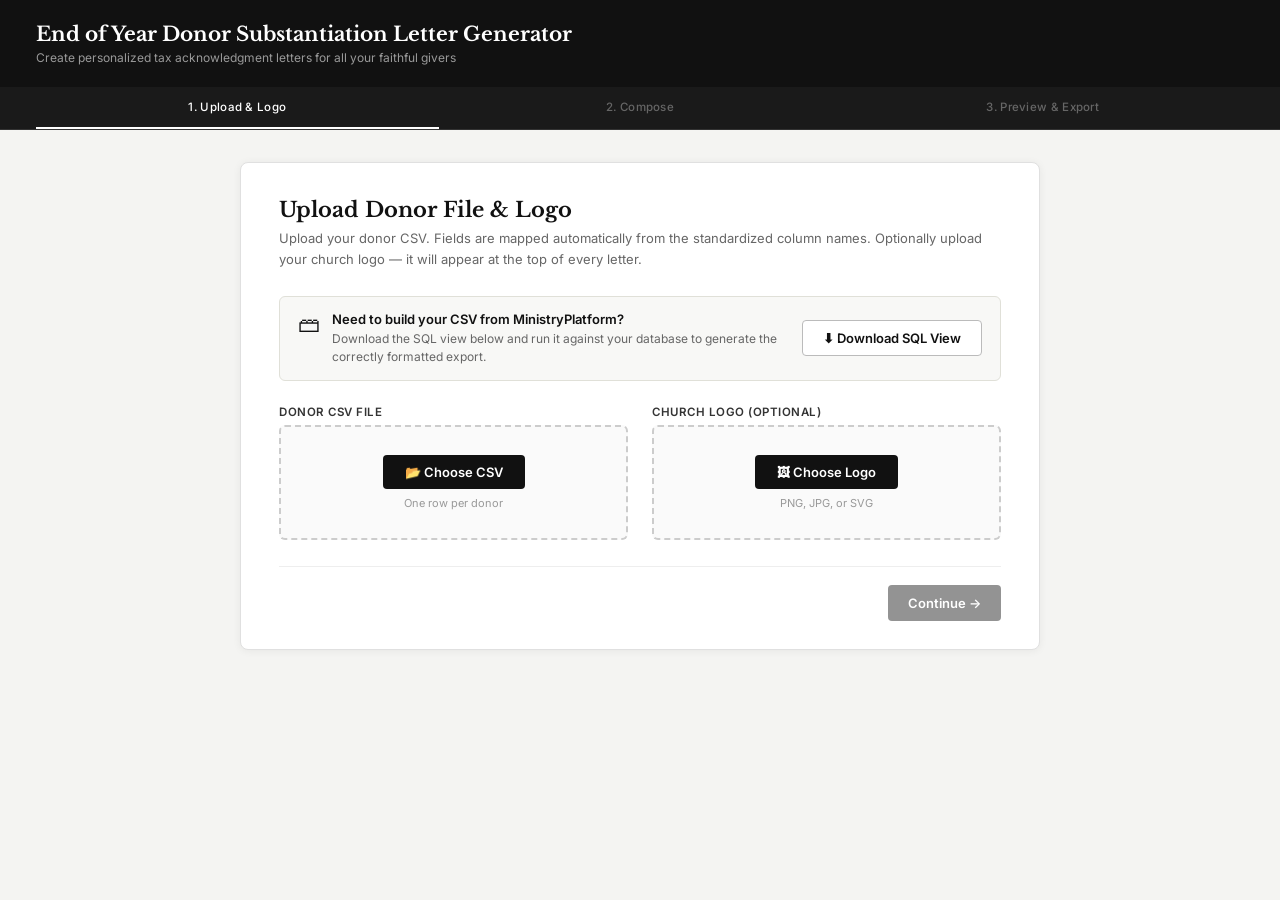
==== index.html @ 8f4f9d89 "Add new financial summary HTML file" ====
<!DOCTYPE html>
<html lang="en">
<head>
<meta charset="UTF-8"/>
<meta name="viewport" content="width=device-width, initial-scale=1.0"/>
<title>End of Year Donor Substantiation Letter Generator</title>
<link rel="preconnect" href="https://fonts.googleapis.com"/>
<link href="https://fonts.googleapis.com/css2?family=Libre+Baskerville:ital,wght@0,400;0,700;1,400&family=Inter:wght@400;500;600&display=swap" rel="stylesheet"/>
<style>
  *, *::before, *::after { box-sizing: border-box; margin: 0; padding: 0; }
  body { font-family: 'Inter', system-ui, sans-serif; background: #f4f4f2; color: #111; min-height: 100vh; }

  .hdr { background: #111; color: #fff; padding: 22px 36px; }
  .hdr h1 { font-family: 'Libre Baskerville', Georgia, serif; font-size: 20px; font-weight: 700; }
  .hdr p { font-size: 12px; color: #999; margin-top: 4px; }

  .stepper { background: #1a1a1a; display: flex; padding: 0 36px; border-bottom: 1px solid #333; }
  .step-tab { flex: 1; padding: 13px 6px; text-align: center; font-size: 11.5px; font-weight: 500;
    color: #666; cursor: default; border-bottom: 2px solid transparent; letter-spacing: 0.3px;
    transition: all 0.15s; white-space: nowrap; }
  .step-tab.done { color: #aaa; cursor: pointer; }
  .step-tab.done:hover { color: #fff; }
  .step-tab.active { color: #fff; border-bottom-color: #fff; }

  .main { max-width: 840px; margin: 32px auto; padding: 0 20px 60px; }
  .card { background: #fff; border-radius: 8px; border: 1px solid #e0e0e0;
    box-shadow: 0 1px 8px rgba(0,0,0,0.06); padding: 34px 38px 28px; }

  .step { display: none; }
  .step.active { display: block; }

  .step-title { font-family: 'Libre Baskerville', Georgia, serif; font-size: 21px; margin-bottom: 5px; }
  .step-desc { font-size: 13px; color: #666; margin-bottom: 26px; line-height: 1.6; }

  .field-label { display: block; font-size: 11.5px; font-weight: 600; color: #333;
    text-transform: uppercase; letter-spacing: 0.5px; margin-bottom: 5px; }
  .form-row { display: flex; flex-direction: column; gap: 5px; margin-bottom: 16px; }

  input, select, textarea {
    font-family: 'Inter', sans-serif; font-size: 13.5px; padding: 8px 11px;
    border: 1.5px solid #d0d0d0; border-radius: 5px; background: #fafafa; color: #111;
    outline: none; transition: border-color 0.15s; width: 100%; }
  input:focus, select:focus, textarea:focus { border-color: #111; background: #fff; }
  textarea { resize: vertical; line-height: 1.7; font-size: 13px; }

  .two-col { display: grid; grid-template-columns: 1fr 1fr; gap: 24px; }

  .upload-zone { border: 2px dashed #ccc; border-radius: 6px; padding: 28px 16px;
    text-align: center; background: #fafafa; margin-top: 6px; }
  .upload-btn { display: inline-block; background: #111; color: #fff; padding: 9px 22px;
    border-radius: 4px; font-size: 13px; font-weight: 600; cursor: pointer;
    transition: background 0.15s; border: none; font-family: 'Inter', sans-serif; }
  .upload-btn:hover { background: #333; }
  .upload-hint { font-size: 11px; color: #999; margin-top: 7px; }

  .error-box { background: #fff5f5; border: 1px solid #fbb; color: #900;
    padding: 9px 13px; border-radius: 4px; font-size: 12.5px; margin-top: 10px; }
  .success-box { background: #f0faf0; border: 1px solid #9d9; color: #2a6a2a;
    padding: 9px 13px; border-radius: 4px; font-size: 12.5px; margin-top: 10px; }
  .info-box { background: #f5f5ff; border: 1px solid #bbd; color: #334;
    padding: 9px 13px; border-radius: 4px; font-size: 12.5px; margin-top: 10px; }

  #logo-preview { max-height: 70px; max-width: 100%; border: 1px solid #ddd;
    border-radius: 4px; padding: 6px; background: #fafafa; display: none; margin-top: 10px; }

  .preview-wrap { margin-top: 22px; overflow-x: auto; }
  .preview-label { font-size: 12px; color: #666; margin-bottom: 8px; font-weight: 500; }
  .preview-table { width: 100%; border-collapse: collapse; font-size: 11.5px; }
  .preview-table th { background: #111; color: #fff; padding: 6px 10px; text-align: left; font-weight: 500; }
  .preview-table td { padding: 5px 10px; border-bottom: 1px solid #eee; max-width: 200px;
    overflow: hidden; text-overflow: ellipsis; white-space: nowrap; }
  .preview-table tr:nth-child(even) td { background: #f9f9f9; }

  .insert-hint { text-align: center; font-size: 11px; font-weight: 600; text-transform: uppercase;
    letter-spacing: 1px; color: #888; padding: 10px 0;
    border-top: 1px dashed #ddd; border-bottom: 1px dashed #ddd; margin: 4px 0 18px; }
  .note-box { background: #f8f8f6; border-left: 3px solid #111; padding: 13px 16px;
    font-size: 12.5px; color: #444; line-height: 1.6; margin-top: 6px; border-radius: 0 4px 4px 0; }
  .note-box strong { font-size: 11px; text-transform: uppercase; letter-spacing: 0.5px; color: #111; display: block; margin-bottom: 4px; }

  .export-bar { display: flex; justify-content: space-between; align-items: center;
    flex-wrap: wrap; gap: 12px; margin-bottom: 18px; }
  .donor-pick { display: flex; align-items: center; gap: 10px; }
  .donor-pick select { width: auto; }
  .export-btns { display: flex; gap: 10px; flex-wrap: wrap; }
  #letter-preview { width: 100%; height: 900px; border: 1px solid #ccc;
    border-radius: 6px; background: #fff; display: block; }

  .btn-solid { background: #111; color: #fff; border: none; padding: 9px 20px;
    border-radius: 4px; font-size: 13px; font-family: 'Inter', sans-serif; font-weight: 600;
    cursor: pointer; transition: background 0.15s; }
  .btn-solid:hover:not(:disabled) { background: #333; }
  .btn-solid:disabled { opacity: 0.45; cursor: not-allowed; }
  .btn-outline { background: #fff; color: #111; border: 1.5px solid #bbb; padding: 9px 20px;
    border-radius: 4px; font-size: 13px; font-family: 'Inter', sans-serif; font-weight: 600;
    cursor: pointer; transition: all 0.15s; }
  .btn-outline:hover { border-color: #111; }

  .sql-download-bar { display:flex; justify-content:space-between; align-items:center;
    background:#f8f8f6; border:1px solid #e0e0d8; border-radius:6px;
    padding:14px 18px; margin-bottom:24px; gap:16px; flex-wrap:wrap; }
  .sql-info { display:flex; align-items:flex-start; gap:12px; flex:1; }
  .sql-icon { font-size:22px; line-height:1; margin-top:2px; }
  .sql-title { font-size:13px; font-weight:600; color:#111; margin-bottom:3px; }
  .sql-sub { font-size:12px; color:#666; line-height:1.5; }
  .sql-btn { white-space:nowrap; }
  .char-hint { font-size: 10.5px; font-weight: 400; color: #888; text-transform: none;
    letter-spacing: 0; margin-left: 6px; font-style: italic; }
  .char-count { font-size: 11px; color: #aaa; text-align: right; margin-top: 3px; }
  .char-count span.over { color: #c00; font-weight: 600; }
  .nav-bar { display: flex; justify-content: space-between; margin-top: 26px;
    padding-top: 18px; border-top: 1px solid #eee; }

  .field-chips { display: flex; flex-wrap: wrap; gap: 6px; margin-top: 8px; }
  .chip { background: #f0f0f0; border: 1px solid #ddd; border-radius: 3px;
    padding: 3px 9px; font-size: 11px; color: #444; font-family: 'Inter', sans-serif; }
  .chip.found { background: #edfaf0; border-color: #9d9; color: #2a6a2a; }
  .chip.missing { background: #fff5f5; border-color: #fbb; color: #900; }
</style>
</head>
<body>

<div class="hdr">
  <h1>End of Year Donor Substantiation Letter Generator</h1>
  <p>Create personalized tax acknowledgment letters for all your faithful givers</p>
</div>

<div class="stepper">
  <div class="step-tab active" id="tab-0">1. Upload &amp; Logo</div>
  <div class="step-tab" id="tab-1">2. Compose</div>
  <div class="step-tab" id="tab-2">3. Preview &amp; Export</div>
</div>

<div class="main">
  <div class="card">

    <!-- ══ STEP 0: Upload & Logo ══ -->
    <div class="step active" id="step-0">
      <h2 class="step-title">Upload Donor File &amp; Logo</h2>
      <p class="step-desc">Upload your donor CSV. Fields are mapped automatically from the standardized column names. Optionally upload your church logo — it will appear at the top of every letter.</p>

      <div class="sql-download-bar">
        <div class="sql-info">
          <span class="sql-icon">&#128451;</span>
          <div>
            <div class="sql-title">Need to build your CSV from MinistryPlatform?</div>
            <div class="sql-sub">Download the SQL view below and run it against your database to generate the correctly formatted export.</div>
          </div>
        </div>
        <button class="btn-outline sql-btn" onclick="downloadSQL()">&#11015; Download SQL View</button>
      </div>

      <div class="two-col">
        <div>
          <div class="field-label">Donor CSV File</div>
          <div class="upload-zone">
            <input type="file" accept=".csv,.txt" id="csv-input" style="display:none" onchange="handleCSV(this)"/>
            <label for="csv-input" class="upload-btn">📂 Choose CSV</label>
            <div class="upload-hint">One row per donor</div>
          </div>
          <div id="csv-error" class="error-box" style="display:none"></div>
          <div id="csv-success" class="success-box" style="display:none"></div>
          <div id="csv-info" class="info-box" style="display:none"></div>
        </div>
        <div>
          <div class="field-label">Church Logo (optional)</div>
          <div class="upload-zone">
            <input type="file" accept="image/*" id="logo-input" style="display:none" onchange="handleLogo(this)"/>
            <label for="logo-input" class="upload-btn">🖼 Choose Logo</label>
            <div class="upload-hint">PNG, JPG, or SVG</div>
          </div>
          <div style="text-align:center">
            <img id="logo-preview" alt="Logo preview"/>
          </div>
        </div>
      </div>

      <!-- Field detection status -->
      <div id="field-status" style="display:none; margin-top:20px;">
        <div class="field-label" style="margin-bottom:8px;">Detected Columns</div>
        <div class="field-chips" id="field-chips"></div>
      </div>

      <div id="csv-preview-wrap" class="preview-wrap" style="display:none">
        <div class="preview-label" id="csv-preview-label"></div>
        <div style="overflow-x:auto">
          <table class="preview-table" id="csv-preview-table"></table>
        </div>
      </div>
    </div>

    <!-- ══ STEP 1: Compose ══ -->
    <div class="step" id="step-1">
      <h2 class="step-title">Compose Your Letter</h2>
      <p class="step-desc">Write the pastor's opening and closing message. The contribution table will be inserted automatically between them.</p>

      <div class="form-row">
        <label class="field-label" for="letter-body">Opening — Pastor's Message <span class="char-hint">Recommended: 400–600 characters (~3–4 short paragraphs)</span></label>
        <textarea id="letter-body" rows="8" placeholder="As we reflect on this past year, we are filled with gratitude for your faithful generosity. Your giving has made an eternal impact in our community and beyond..." oninput="updateCount('letter-body','count-body')"></textarea>
        <div class="char-count"><span id="count-body">0</span> characters</div>
      </div>

      <div class="insert-hint">↓ Contribution table inserted here automatically ↓</div>

      <div class="form-row">
        <label class="field-label" for="letter-closing">Closing — Thank You Message <span class="char-hint">Recommended: 200–350 characters (~2 short paragraphs)</span></label>
        <textarea id="letter-closing" rows="5" placeholder="Thank you for your generosity and faithfulness. Your gifts are not just financial contributions — they are expressions of your love for God and His people." oninput="updateCount('letter-closing','count-closing')"></textarea>
        <div class="char-count"><span id="count-closing">0</span> characters</div>
      </div>

      <div class="form-row" style="max-width:380px;">
        <label class="field-label" for="pastor-name">Pastor's Name (for signature)</label>
        <input type="text" id="pastor-name" placeholder="Pastor John Smith"/>
      </div>

      <div class="form-row">
        <label class="field-label">Pastor's Signature Image <span class="char-hint">Optional — replaces the blank line above the name</span></label>
        <div class="sig-upload-row">
          <div class="upload-zone" style="padding:16px 20px;text-align:left;display:flex;align-items:center;gap:16px;flex-wrap:wrap;">
            <div>
              <input type="file" accept="image/*" id="sig-input" style="display:none" onchange="handleSig(this)"/>
              <label for="sig-input" class="upload-btn">✍ Upload Signature</label>
              <div class="upload-hint" style="margin-top:5px;">PNG with transparent background works best</div>
            </div>
            <img id="sig-preview" alt="Signature preview" style="max-height:48px;max-width:200px;display:none;border-bottom:1px solid #ccc;padding-bottom:4px;"/>
            <button id="sig-remove" onclick="removeSig()" class="btn-outline" style="display:none;padding:5px 12px;font-size:12px;">✕ Remove</button>
          </div>
        </div>
      </div>

      <div class="two-col" style="margin-bottom:16px;">
        <div class="form-row" style="margin-bottom:0;">
          <label class="field-label" for="letter-date">Letter Date</label>
          <input type="date" id="letter-date"/>
        </div>
        <div></div>
      </div>

      <div class="two-col" style="margin-bottom:0;">
        <div class="form-row">
          <label class="field-label" for="parish-phone">Parish Office Phone Number</label>
          <input type="tel" id="parish-phone" placeholder="(555) 555-5555"/>
        </div>
        <div class="form-row">
          <label class="field-label" for="parish-url">Contribution Statement Website URL</label>
          <input type="url" id="parish-url" placeholder="https://yourchurch.org/giving"/>
        </div>
      </div>

      <div class="note-box">
        <strong>Auto-included in every letter</strong>
        <ul style="margin:4px 0 0 18px; line-height:1.8;">
          <li>IRS no goods/services statement</li>
          <li>QCD section — if "Qualified Charitable Distributions" column has data for that donor</li>
          <li>Soft Credit section — if "Soft Credit Donations" column has data for that donor</li>
        </ul>
      </div>
    </div>

    <!-- ══ STEP 2: Preview & Export ══ -->
    <div class="step" id="step-2">
      <h2 class="step-title">Preview &amp; Export</h2>
      <div class="export-bar">
        <div class="donor-pick">
          <span class="field-label" style="margin:0;">Preview:</span>
          <select id="donor-select" onchange="updatePreview()"></select>
        </div>
        <div class="export-btns">
          <button class="btn-outline" onclick="printOne()">🖨 Print / Save This Letter</button>
          <button class="btn-solid" id="print-all-btn" onclick="printAll()">🖨 Print All Letters</button>
        </div>
      </div>
      <iframe id="letter-preview" title="Letter Preview"></iframe>
    </div>

    <div class="nav-bar">
      <button class="btn-outline" id="btn-back" onclick="navigate(-1)" style="visibility:hidden">← Back</button>
      <button class="btn-solid" id="btn-next" onclick="navigate(1)" disabled>Continue →</button>
    </div>
  </div>
</div>

<script>
// ═══════════════════════════════════════════
//  SQL View
// ═══════════════════════════════════════════
const SQL_VIEW = "Accounting_Company_ID_Table.[Company_Name] AS [Church Name], \nAccounting_Company_ID_Table_Default_Congregation_Table_Location_ID_Table_Address_ID_Table.[Address_Line_1] AS [Church Address 1], \nAccounting_Company_ID_Table_Default_Congregation_Table_Location_ID_Table_Address_ID_Table.[Address_Line_2] AS [Church Address 2], \nAccounting_Company_ID_Table_Default_Congregation_Table_Location_ID_Table_Address_ID_Table.[City] AS [Church City], \nAccounting_Company_ID_Table_Default_Congregation_Table_Location_ID_Table_Address_ID_Table.[State/Region] AS [Church State], \nAccounting_Company_ID_Table_Default_Congregation_Table_Location_ID_Table_Address_ID_Table.[Postal_Code] AS [Church Postal Code], \nContribution_Statements.[Salutation] AS [Mailing Name], \nHousehold_ID_Table_Address_ID_Table.[Address_Line_1] AS [Donor Address 1], \nHousehold_ID_Table_Address_ID_Table.[Address_Line_2] AS [Donor Address 2], \nHousehold_ID_Table_Address_ID_Table.[City] AS [Donor City], \nHousehold_ID_Table_Address_ID_Table.[State/Region] AS [Donor State], \nHousehold_ID_Table_Address_ID_Table.[Postal_Code] AS [Donor Postal Code],\nContact_Record_Table.[Informal_Dynamic_Merge_Field] AS [Salutation],\nContribution_Statements.[Statement_Year] AS [Statement Year], \nContribution_Statements.[__Statement_Amount] AS [Deductible Donation Amount],\nSTUFF((\n    SELECT ', ' + P.Statement_Title + ' $' + CAST(SUM(DD.Amount) AS VARCHAR(20))\n    FROM Donations D \n    INNER JOIN Donation_Distributions DD ON DD.Donation_ID = D.Donation_ID\n    INNER JOIN Programs P ON P.Program_ID = DD.Program_ID \n    WHERE D.Statement_ID = Contribution_Statements.Statement_ID \n    AND D.Payment_Type_ID NOT IN (62, 36)\n    GROUP BY P.Statement_Title\n    ORDER BY P.Statement_Title ASC\n    FOR XML PATH('')\n     ), 1, 2, '') AS [Contributions (Funds)],\n(SELECT SUM(DD.Amount)\n    FROM Donations D \n    INNER JOIN Donation_Distributions DD ON DD.Donation_ID = D.Donation_ID\n    INNER JOIN Programs P ON P.Program_ID = DD.Program_ID \n    WHERE D.Statement_ID = Contribution_Statements.Statement_ID \n    AND D.Payment_Type_ID IN (62, 36)) AS [Qualified Charitable Distributions],\n(SELECT SUM(DD.Amount)\n    FROM Donations D \n    INNER JOIN Donation_Distributions DD ON DD.Donation_ID = D.Donation_ID\n    INNER JOIN Programs P ON P.Program_ID = DD.Program_ID \n    WHERE DD.Soft_Credit_Statement_ID = Contribution_Statements.Statement_ID ) AS [Soft Credit Donations]";

function downloadSQL() {
  const blob = new Blob([SQL_VIEW], { type: 'text/plain' });
  const a = document.createElement('a');
  a.href = URL.createObjectURL(blob);
  a.download = 'EOY_Donor_Letter_View.sql';
  a.click();
  URL.revokeObjectURL(a.href);
}

// ═══════════════════════════════════════════
//  Constants
// ═══════════════════════════════════════════
const TOTAL_STEPS = 3;

// Exact CSV column names (standardized)
const COL = {
  churchName:    "Church Name",
  churchAddr1:   "Church Address 1",
  churchAddr2:   "Church Address 2",
  churchCity:    "Church City",
  churchState:   "Church State",
  churchZip:     "Church Postal Code",
  mailingName:   "Mailing Name",
  donorAddr1:    "Donor Address 1",
  donorAddr2:    "Donor Address 2",
  donorCity:     "Donor City",
  donorState:    "Donor State",
  donorZip:      "Donor Postal Code",
  salutation:    "Salutation",
  statementYear: "Statement Year",
  totalAmount:   "Deductible Donation Amount",
  gifts:         "Contributions (Funds)",
  qcd:           "Qualified Charitable Distributions",
  soft:          "Soft Credit Donations"
};

const REQUIRED_COLS = [COL.churchName, COL.churchAddr1, COL.mailingName, COL.gifts];
const OPTIONAL_COLS = [COL.churchAddr2, COL.churchCity, COL.churchState, COL.churchZip,
  COL.donorAddr1, COL.donorAddr2, COL.donorCity, COL.donorState, COL.donorZip,
  COL.salutation, COL.statementYear, COL.totalAmount, COL.qcd, COL.soft];

const IRS_STATEMENT = "No goods or services were provided in exchange for your contributions. Your gifts are tax-deductible to the extent allowed by law under Section 501(c)(3) of the Internal Revenue Code.";
const QCD_NOTE = "Qualified Charitable Distributions (QCDs) are transfers made directly from an IRA to a qualified charity. These amounts are listed below for your records. QCDs are excluded from your taxable income and are not reported as charitable deductions.";
const SOFT_NOTE = "Soft credit donations are gifts credited to your record on behalf of another donor (e.g., matching gifts or tribute gifts). These amounts are listed below for informational purposes only and are not tax-deductible by you.";

// ═══════════════════════════════════════════
//  State
// ═══════════════════════════════════════════
let currentStep = 0;
let donors = [];
let csvHeaders = [];
let logoDataUrl = "";
let sigDataUrl = "";
let detectedYear = "";

// ═══════════════════════════════════════════
//  CSV Parser
// ═══════════════════════════════════════════
function parseCSV(text) {
  const lines = text.trim().split(/\r?\n/);
  if (lines.length < 2) return [];
  const headers = lines[0].split(",").map(h => h.trim().replace(/^"|"$/g, ""));
  return lines.slice(1).filter(l => l.trim()).map(line => {
    const fields = [];
    let cur = "", inQ = false;
    for (let i = 0; i < line.length; i++) {
      if (line[i] === '"') { inQ = !inQ; }
      else if (line[i] === ',' && !inQ) { fields.push(cur.trim()); cur = ""; }
      else { cur += line[i]; }
    }
    fields.push(cur.trim());
    const row = {};
    headers.forEach((h, i) => { row[h] = (fields[i] || "").replace(/^"|"$/g, "").trim(); });
    return row;
  });
}

// ═══════════════════════════════════════════
//  File Handlers
// ═══════════════════════════════════════════
function handleCSV(input) {
  const file = input.files[0];
  if (!file) return;
  const reader = new FileReader();
  reader.onload = ev => {
    try {
      const parsed = parseCSV(ev.target.result);
      if (!parsed.length) { showMsg("csv-error", "No data rows found in file."); return; }

      donors = parsed;
      csvHeaders = Object.keys(parsed[0]);

      // Detect statement year from first row
      detectedYear = (parsed[0][COL.statementYear] || "").trim();

      // Check required columns
      const missing = REQUIRED_COLS.filter(c => !csvHeaders.includes(c));

      hideMsg("csv-error");
      showMsg("csv-success", "✓ " + donors.length + " donors loaded" +
        (detectedYear ? " · Statement Year: " + detectedYear : ""));

      if (missing.length) {
        showMsg("csv-error", "⚠ Missing required columns: " + missing.join(", "));
      }

      // Show field detection chips
      showFieldStatus();
      buildPreviewTable(parsed.slice(0, 3));
      // Set default letter date to today
const _today = new Date();
document.getElementById("letter-date").value =
  _today.getFullYear() + "-" +
  String(_today.getMonth()+1).padStart(2,"0") + "-" +
  String(_today.getDate()).padStart(2,"0");
updateNavButtons();
    } catch(e) {
      showMsg("csv-error", "Could not parse file — please ensure it is a valid CSV.");
    }
  };
  reader.readAsText(file);
}

function handleLogo(input) {
  const file = input.files[0];
  if (!file) return;
  const reader = new FileReader();
  reader.onload = ev => {
    logoDataUrl = ev.target.result;
    const img = document.getElementById("logo-preview");
    img.src = logoDataUrl;
    img.style.display = "block";
  };
  reader.readAsDataURL(file);
}

function handleSig(input) {
  const file = input.files[0];
  if (!file) return;
  const reader = new FileReader();
  reader.onload = ev => {
    sigDataUrl = ev.target.result;
    const img = document.getElementById("sig-preview");
    img.src = sigDataUrl;
    img.style.display = "block";
    document.getElementById("sig-remove").style.display = "inline-block";
  };
  reader.readAsDataURL(file);
}

function removeSig() {
  sigDataUrl = "";
  document.getElementById("sig-input").value = "";
  const img = document.getElementById("sig-preview");
  img.src = "";
  img.style.display = "none";
  document.getElementById("sig-remove").style.display = "none";
}

function showFieldStatus() {
  const wrap = document.getElementById("field-status");
  const chips = document.getElementById("field-chips");
  const allCols = [...REQUIRED_COLS, ...OPTIONAL_COLS];
  chips.innerHTML = allCols.map(col => {
    const found = csvHeaders.includes(col);
    const req = REQUIRED_COLS.includes(col);
    return `<span class="chip ${found ? 'found' : (req ? 'missing' : '')}">${found ? '✓' : (req ? '✗' : '○')} ${col}</span>`;
  }).join("");
  wrap.style.display = "block";
}

function buildPreviewTable(rows) {
  const wrap = document.getElementById("csv-preview-wrap");
  const label = document.getElementById("csv-preview-label");
  const table = document.getElementById("csv-preview-table");
  label.textContent = "Preview — first " + rows.length + " rows:";
  const thead = "<thead><tr>" + csvHeaders.map(h => "<th>" + esc(h) + "</th>").join("") + "</tr></thead>";
  const tbody = "<tbody>" + rows.map(r =>
    "<tr>" + csvHeaders.map(h => "<td title='" + esc(r[h]||"") + "'>" + esc(r[h] || "") + "</td>").join("") + "</tr>"
  ).join("") + "</tbody>";
  table.innerHTML = thead + tbody;
  wrap.style.display = "block";
}

function showMsg(id, msg) {
  const el = document.getElementById(id);
  el.textContent = msg;
  el.style.display = "block";
}
function hideMsg(id) {
  document.getElementById(id).style.display = "none";
}

// ═══════════════════════════════════════════
//  Gift Parser
// ═══════════════════════════════════════════
function parseGiftField(raw) {
  if (!raw) return [];
  return raw.split(",").map(item => {
    const s = item.trim();
    const m = s.match(/^(.+?)\s+\$?([\d,]+(?:\.\d{2})?)$/);
    if (m) return { fund: m[1].trim(), amount: parseFloat(m[2].replace(/,/g, "")) };
    return { fund: s, amount: null };
  }).filter(g => g.fund);
}

function fmtMoney(n) {
  return "$" + Number(n).toLocaleString("en-US", { minimumFractionDigits: 2 });
}

// ═══════════════════════════════════════════
//  Letter Builder
// ═══════════════════════════════════════════
function buildLetterHTML(donor) {
  const v = col => (donor[col] || "").trim();

  const orgName    = v(COL.churchName);
  const orgAddr1   = v(COL.churchAddr1);
  const orgAddr2   = v(COL.churchAddr2);
  const orgCity    = v(COL.churchCity);
  const orgState   = v(COL.churchState);
  const orgZip     = v(COL.churchZip);

  const donorName  = v(COL.mailingName);
  const donorAddr1 = v(COL.donorAddr1);
  const donorAddr2 = v(COL.donorAddr2);
  const donorCity  = v(COL.donorCity);
  const donorState = v(COL.donorState);
  const donorZip   = v(COL.donorZip);
  const salutation = v(COL.salutation) || ("Dear " + donorName);
  const taxYear    = v(COL.statementYear) || detectedYear || new Date().getFullYear() - 1;

  const letterBody = document.getElementById("letter-body").value;
  const closing    = document.getElementById("letter-closing").value;
  const pastorName = document.getElementById("pastor-name").value;
  const sigImg = sigDataUrl ? `<img src="${sigDataUrl}" style="max-height:48px;max-width:180px;display:block;margin-bottom:2px;" alt="Signature"/>` : '<div style="height:32px;"></div>';

  const gifts = parseGiftField(v(COL.gifts));
  const giftsTotal = gifts.reduce((s, x) => s + (x.amount || 0), 0);

  // QCD and soft come as plain totals (dollar amount only)
  const qcdTotal  = parseFloat((v(COL.qcd)  || "0").replace(/[$,]/g, "")) || 0;
  const softTotal = parseFloat((v(COL.soft) || "0").replace(/[$,]/g, "")) || 0;

  // Use user-chosen date or fall back to today
  const letterDateVal = document.getElementById("letter-date").value;
  const today = letterDateVal
    ? new Date(letterDateVal + "T12:00:00").toLocaleDateString("en-US", { year:"numeric", month:"long", day:"numeric" })
    : new Date().toLocaleDateString("en-US", { year:"numeric", month:"long", day:"numeric" });
  const orgCityLine   = [orgCity, orgState, orgZip].filter(Boolean).join(", ");
  const donorCityLine = [donorCity, donorState, donorZip].filter(Boolean).join(", ");

  function tableHTML(items, total, label) {
    if (!items.length) return "";
    const rows = items.map(g =>
      `<tr>
        <td style="padding:3px 10px;border-bottom:none;font-family:Georgia,serif;font-size:8.5pt;">${escHtml(g.fund)}</td>
        <td style="padding:3px 10px;border-bottom:none;text-align:right;font-family:Georgia,serif;font-size:8.5pt;">${g.amount != null ? fmtMoney(g.amount) : "—"}</td>
      </tr>`).join("");
    const totalRow = total > 0 ? `<tr>
      <td style="padding:4px 10px;font-weight:bold;font-family:Georgia,serif;font-size:8.5pt;border-top:1.5px solid #222;">Total ${escHtml(label)}</td>
      <td style="padding:4px 10px;text-align:right;font-weight:bold;font-family:Georgia,serif;font-size:8.5pt;border-top:1.5px solid #222;">${fmtMoney(total)}</td>
    </tr>` : "";
    return `<table style="width:100%;border-collapse:collapse;border:none;margin:4px 0 8px;">
      <thead><tr style="background:#222;color:#fff;">
        <td style="padding:4px 10px;font-family:Georgia,serif;font-size:8.5pt;font-weight:600;">Fund</td>
        <td style="padding:4px 10px;text-align:right;font-family:Georgia,serif;font-size:8.5pt;font-weight:600;">Amount</td>
      </tr></thead>
      <tbody>${rows}${totalRow}</tbody>
    </table>`;
  }

  const logoTag = logoDataUrl
    ? `<img src="${logoDataUrl}" style="max-height:64px;max-width:180px;display:block;" alt="Church Logo"/>`
    : "";

  const giftsSection = gifts.length ? `
    <div class="section-hd">Contributions</div>
    ${tableHTML(gifts, giftsTotal, "Contributions")}` : "";

  // QCD and soft: simple label + total lines shown only if amount > 0
  const qcdLine  = qcdTotal  > 0 ? '<div class="summary-line"><span class="summary-label">Qualified Charitable Distributions</span><span class="summary-amt">' + fmtMoney(qcdTotal)  + '</span></div>' : "";
  const softLine = softTotal > 0 ? '<div class="summary-line"><span class="summary-label">Soft Credit Donations</span><span class="summary-amt">' + fmtMoney(softTotal) + '</span></div>' : "";
  const parishPhone = document.getElementById("parish-phone").value.trim();
  const parishUrl   = document.getElementById("parish-url").value.trim();
  let contactParts = [];
  if (parishPhone) contactParts.push('call the parish office at ' + escHtml(parishPhone));
  if (parishUrl)   contactParts.push('visit <a href="' + escHtml(parishUrl) + '" style="color:#111;">' + escHtml(parishUrl) + '</a>');
  const contactStr = contactParts.length
    ? contactParts.join(' or ')
    : 'contact the parish office or log into your website';
  const detailStatementNote = 'If you are interested in a detail statement of your contributions for the year, please ' + contactStr + ' to download a copy.';
  const qcdSection  = qcdLine;
  const softSection = softLine;

  return `<!DOCTYPE html>
<html><head><meta charset="utf-8"/>
<style>
  @page{size:8.5in 11in;margin:0;}
  *{margin:0;padding:0;box-sizing:border-box;}
  body{background:#fff;font-family:Georgia,serif;color:#111;}
  /* Full letter page — 8.5x11, content margins match standard business letter */
  .page{
    width:8.5in;
    min-height:11in;
    max-height:11in;
    overflow:hidden;
    padding:0.5in 1in 0.4in 1in;
    position:relative;
  }
  /* ── Header: logo right, church info left ── */
  .org-header{
    display:flex;
    justify-content:space-between;
    align-items:flex-start;
    border-bottom:1.5px solid #111;
    padding-bottom:10px;
    margin-bottom:0;
  }
  .org-left{ flex:1; }
  .org-name{font-size:14pt;font-weight:bold;letter-spacing:0.3px;}
  .org-address{font-size:8pt;color:#444;margin-top:3px;line-height:1.5;}
  .org-logo{flex-shrink:0;margin-left:18px;text-align:right;}
  .org-logo img{max-height:64px;max-width:180px;display:block;}
  /* ── Window envelope zones ──
     #10 envelope: 9.5" x 4.125"
     Return address window: top ~0.5in, left ~0.25in, w~1.5in, h~0.8in
     Donor address window:  top ~1.875in, left ~3.5in, w~2in, h~0.875in
     On an 8.5x11 letter with 1in left margin:
       Return address block sits at top of letter (first ~0.8in of content)
       Donor block positioned at approx 1.875in from page top = 1.375in from content top
  */
  .date-line{font-size:8pt;color:#444;margin-top:8px;margin-bottom:0;}
  /* Donor address window — #10 envelope lower window sits at ~1.875in from page top.
     Page padding-top is 0.5in, so we need ~1.375in from content top.
     Letterhead (~0.55in) + date line (~0.18in) = ~0.73in used.
     Remaining spacer needed: ~0.65in */
  .donor-block{
    margin-top:0.65in;
    margin-bottom:0.22in;
    font-size:9pt;
    line-height:1.6;
    min-height:0.75in;
  }
  .salutation{font-size:10pt;margin-bottom:8px;}
  .letter-body{font-size:9.5pt;line-height:1.75;margin-bottom:10px;white-space:pre-wrap;}
  .closing{font-size:9.5pt;line-height:1.75;margin-top:8px;white-space:pre-wrap;}
  .pastor-sig{margin-top:18px;font-size:9pt;}
  .pastor-name{font-weight:bold;margin-top:3px;}
  .irs-box{margin-top:12px;padding:7px 11px;border-left:2px solid #111;font-size:7.5pt;color:#333;line-height:1.6;font-style:italic;}
  .section-hd{font-size:8pt;font-weight:bold;text-transform:uppercase;letter-spacing:0.5px;margin-bottom:4px;border-bottom:1px solid #111;padding-bottom:3px;margin-top:10px;}
  .section-note{font-size:7.5pt;color:#444;margin-bottom:6px;line-height:1.6;font-style:italic;}
  .summary-line{display:flex;justify-content:space-between;align-items:baseline;padding:4px 0;border-bottom:1px solid #ddd;font-size:9pt;}
  .summary-label{font-weight:bold;}
  .summary-amt{font-weight:bold;font-family:Georgia,serif;}
  .detail-note{margin-top:10px;font-size:7.5pt;color:#555;font-style:italic;line-height:1.6;border-top:1px solid #ddd;padding-top:8px;}
</style>
</head><body>
<div class="page">

  <!-- ── Letterhead: church left, logo right ── -->
  <div class="org-header">
    <div class="org-left">
      <div class="org-name">${escHtml(orgName)}</div>
      <div class="org-address">
        ${escHtml(orgAddr1)}${orgAddr2 ? "<br/>" + escHtml(orgAddr2) : ""}
        ${orgCityLine ? "<br/>" + escHtml(orgCityLine) : ""}
      </div>
    </div>
    ${logoTag ? '<div class="org-logo">' + logoTag + '</div>' : ""}
  </div>

  <!-- Date line -->
  <div class="date-line">${today}</div>

  <!-- Donor address — positioned for #10 double-window envelope lower window (~1.875in from page top) -->
  <div class="donor-block">
    <strong>${escHtml(donorName)}</strong><br/>
    ${donorAddr1 ? escHtml(donorAddr1) + "<br/>" : ""}
    ${donorAddr2 ? escHtml(donorAddr2) + "<br/>" : ""}
    ${donorCityLine ? escHtml(donorCityLine) : ""}
  </div>

  <div class="salutation">${escHtml(salutation)},</div>
  <div class="letter-body">${escHtml(letterBody)}</div>
  ${giftsSection}
  <div class="closing">${escHtml(closing)}</div>
  <div class="pastor-sig">
    <div>In His Service,</div>
    ${sigImg}
    <div class="pastor-name">${escHtml(pastorName)}</div>
  </div>
  <div class="irs-box">${IRS_STATEMENT}<br/><br/>${detailStatementNote}</div>
  ${qcdSection}
  ${softSection}
</div>
</body></html>`;
}

// ═══════════════════════════════════════════
//  Export / Print
// ═══════════════════════════════════════════
function updatePreview() {
  const idx = parseInt(document.getElementById("donor-select").value) || 0;
  document.getElementById("letter-preview").srcdoc = buildLetterHTML(donors[idx]);
}

function printOne() {
  const idx = parseInt(document.getElementById("donor-select").value) || 0;
  openPrint(buildLetterHTML(donors[idx]));
}

function printAll() {
  const btn = document.getElementById("print-all-btn");
  btn.disabled = true;
  btn.textContent = "Preparing…";
  const css = `
    @page{size:8.5in 11in;margin:0;}
    @media print{.pb{page-break-after:always;}}
    *{margin:0;padding:0;box-sizing:border-box;}
    body{background:#fff;font-family:Georgia,serif;color:#111;}
    .page{width:8.5in;min-height:11in;max-height:11in;overflow:hidden;padding:0.5in 1in 0.4in 1in;position:relative;}
    .org-header{display:flex;justify-content:space-between;align-items:flex-start;border-bottom:1.5px solid #111;padding-bottom:10px;margin-bottom:0;}
    .org-left{flex:1;}
    .org-name{font-size:14pt;font-weight:bold;letter-spacing:0.3px;}
    .org-address{font-size:8pt;color:#444;margin-top:3px;line-height:1.5;}
    .org-logo{flex-shrink:0;margin-left:18px;text-align:right;}
    .org-logo img{max-height:64px;max-width:180px;display:block;}
    .date-line{font-size:8pt;color:#444;margin-top:10px;margin-bottom:0;}
    .donor-block{margin-top:0.62in;margin-bottom:0.15in;font-size:9pt;line-height:1.6;min-height:0.85in;}
    .salutation{font-size:10pt;margin-bottom:8px;}
    .letter-body{font-size:9.5pt;line-height:1.75;margin-bottom:10px;white-space:pre-wrap;}
    .closing{font-size:9.5pt;line-height:1.75;margin-top:8px;white-space:pre-wrap;}
    .pastor-sig{margin-top:18px;font-size:9pt;}
    .pastor-name{font-weight:bold;margin-top:3px;}
    .irs-box{margin-top:12px;padding:7px 11px;border-left:2px solid #111;font-size:7.5pt;color:#333;line-height:1.6;font-style:italic;}
    .section-hd{font-size:8pt;font-weight:bold;text-transform:uppercase;letter-spacing:0.5px;margin-bottom:4px;border-bottom:1px solid #111;padding-bottom:3px;margin-top:10px;}
    .section-note{font-size:7.5pt;color:#444;margin-bottom:6px;line-height:1.6;font-style:italic;}
    .summary-line{display:flex;justify-content:space-between;align-items:baseline;padding:4px 0;border-bottom:1px solid #ddd;font-size:9pt;}
    .summary-label{font-weight:bold;}
    .summary-amt{font-weight:bold;font-family:Georgia,serif;}
    .detail-note{margin-top:10px;font-size:7.5pt;color:#555;font-style:italic;line-height:1.6;border-top:1px solid #ddd;padding-top:8px;}
  `;
  const bodies = donors.map((d, i) => {
    const m = buildLetterHTML(d).match(/<body>([\s\S]*?)<\/body>/);
    return `<div class="pb">${m ? m[1] : ""}</div>`;
  }).join("");
  setTimeout(() => {
    openPrint(`<!DOCTYPE html><html><head><meta charset="utf-8"/><style>${css}</style></head><body>${bodies}</body></html>`);
    btn.disabled = false;
    btn.textContent = "🖨 Print All " + donors.length + " Letters";
  }, 100);
}

function openPrint(html) {
  const w = window.open("", "_blank");
  w.document.write(html);
  w.document.close();
  w.focus();
  setTimeout(() => w.print(), 600);
}

// ═══════════════════════════════════════════
//  Navigation
// ═══════════════════════════════════════════
function canAdvance() {
  if (currentStep === 0) {
    const missingRequired = REQUIRED_COLS.filter(c => !csvHeaders.includes(c));
    return donors.length > 0 && missingRequired.length === 0;
  }
  if (currentStep === 1) {
    return document.getElementById("letter-body").value.trim() &&
           document.getElementById("letter-closing").value.trim() &&
           document.getElementById("pastor-name").value.trim();
  }
  return true;
}

function navigate(dir) {
  if (dir === 1 && !canAdvance()) return;
  const next = currentStep + dir;
  if (next < 0 || next >= TOTAL_STEPS) return;

  if (next === 2) {
    const sel = document.getElementById("donor-select");
    sel.innerHTML = donors.map((d, i) => {
      const name = (d[COL.mailingName] || "Donor " + (i+1));
      return `<option value="${i}">${esc(name)}</option>`;
    }).join("");
    updatePreview();
    document.getElementById("print-all-btn").textContent = "🖨 Print All " + donors.length + " Letters";
  }

  // Transition
  document.getElementById("step-" + currentStep).classList.remove("active");
  const oldTab = document.getElementById("tab-" + currentStep);
  oldTab.classList.remove("active");
  if (dir === 1) oldTab.classList.add("done");

  currentStep = next;
  document.getElementById("step-" + currentStep).classList.add("active");
  const newTab = document.getElementById("tab-" + currentStep);
  newTab.classList.remove("done");
  newTab.classList.add("active");

  updateNavButtons();
}

function updateNavButtons() {
  const back = document.getElementById("btn-back");
  const next = document.getElementById("btn-next");
  back.style.visibility = currentStep > 0 ? "visible" : "hidden";
  if (currentStep === TOTAL_STEPS - 1) {
    next.style.display = "none";
  } else {
    next.style.display = "inline-block";
    next.textContent = "Continue →";
    next.disabled = !canAdvance();
  }
  // Sync tabs
  for (let i = 0; i < TOTAL_STEPS; i++) {
    const t = document.getElementById("tab-" + i);
    t.classList.remove("active","done");
    if (i === currentStep) t.classList.add("active");
    else if (i < currentStep) t.classList.add("done");
  }
}

function updateCount(textareaId, spanId) {
  const len = document.getElementById(textareaId).value.length;
  const span = document.getElementById(spanId);
  span.textContent = len;
  // thresholds
  const limits = { "letter-body": 600, "letter-closing": 350 };
  span.className = (limits[textareaId] && len > limits[textareaId]) ? "over" : "";
}

// Tab click — backward only
for (let i = 0; i < TOTAL_STEPS; i++) {
  (function(idx){
    document.getElementById("tab-" + idx).addEventListener("click", function() {
      if (idx >= currentStep) return;
      document.getElementById("step-" + currentStep).classList.remove("active");
      document.getElementById("tab-" + currentStep).classList.remove("active");
      document.getElementById("tab-" + currentStep).classList.add("done");
      currentStep = idx;
      document.getElementById("step-" + currentStep).classList.add("active");
      document.getElementById("tab-" + currentStep).classList.remove("done");
      document.getElementById("tab-" + currentStep).classList.add("active");
      updateNavButtons();
    });
  })(i);
}

// Live revalidation
["letter-body","letter-closing","pastor-name"].forEach(id => {
  document.getElementById(id).addEventListener("input", updateNavButtons);
});
// char counters
[["letter-body","count-body"],["letter-closing","count-closing"]].forEach(([tid,sid]) => {
  document.getElementById(tid).addEventListener("input", () => updateCount(tid, sid));
});

// ═══════════════════════════════════════════
//  Utilities
// ═══════════════════════════════════════════
function esc(s) {
  return String(s||"").replace(/&/g,"&amp;").replace(/</g,"&lt;").replace(/>/g,"&gt;").replace(/"/g,"&quot;");
}
function escHtml(s) {
  return String(s||"").replace(/&/g,"&amp;").replace(/</g,"&lt;").replace(/>/g,"&gt;");
}

updateNavButtons();
</script>
</body>
</html>
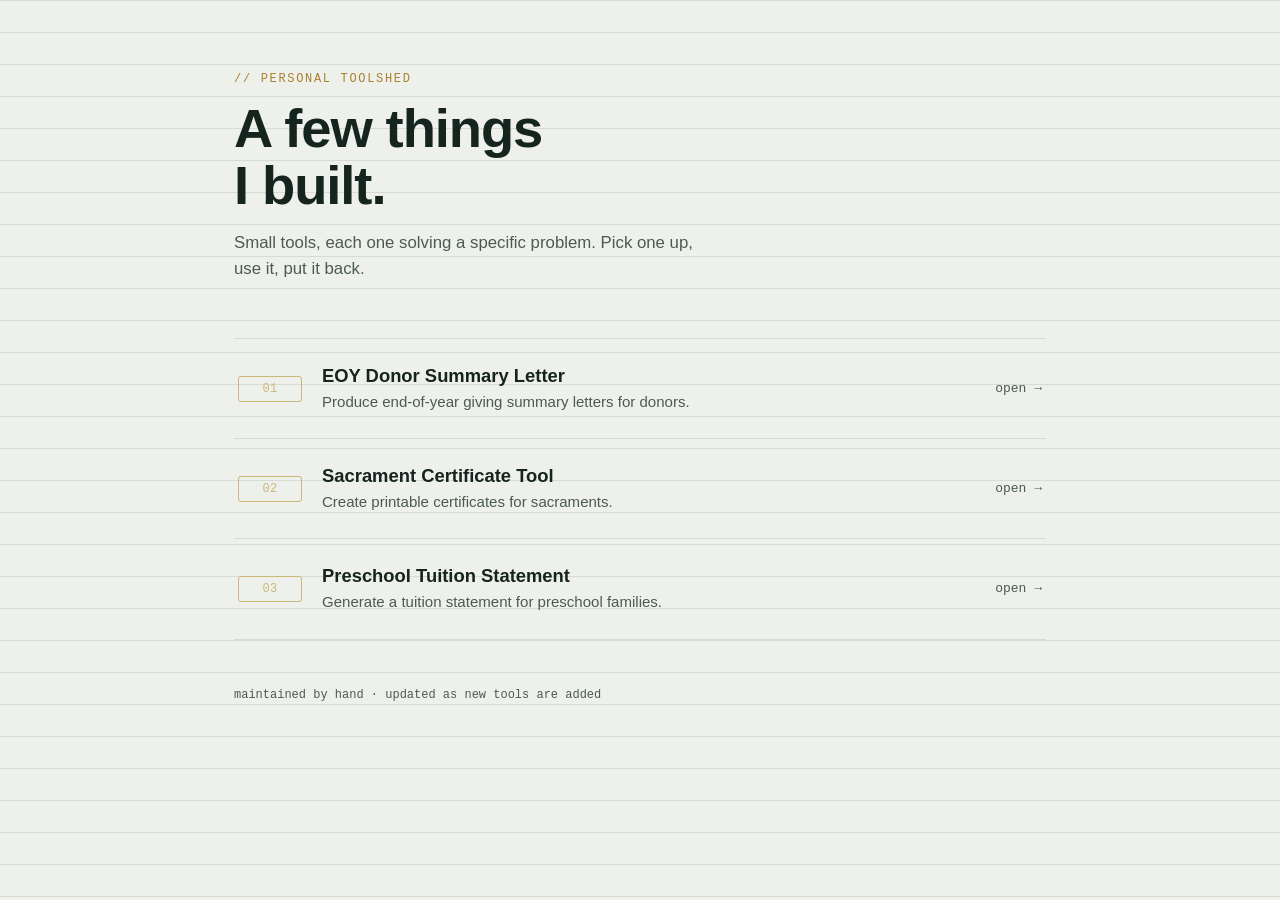
==== commit bd5f53dc: "Add initial index.html with tool listing" ====
--- a/index.html
+++ b/index.html
@@ -1,865 +1,215 @@
 <!DOCTYPE html>
 <html lang="en">
 <head>
-<meta charset="UTF-8"/>
-<meta name="viewport" content="width=device-width, initial-scale=1.0"/>
-<title>End of Year Donor Substantiation Letter Generator</title>
-<link rel="preconnect" href="https://fonts.googleapis.com"/>
-<link href="https://fonts.googleapis.com/css2?family=Libre+Baskerville:ital,wght@0,400;0,700;1,400&family=Inter:wght@400;500;600&display=swap" rel="stylesheet"/>
+<meta charset="UTF-8">
+<meta name="viewport" content="width=device-width, initial-scale=1.0">
+<title>Toolshed</title>
 <style>
-  *, *::before, *::after { box-sizing: border-box; margin: 0; padding: 0; }
-  body { font-family: 'Inter', system-ui, sans-serif; background: #f4f4f2; color: #111; min-height: 100vh; }
-
-  .hdr { background: #111; color: #fff; padding: 22px 36px; }
-  .hdr h1 { font-family: 'Libre Baskerville', Georgia, serif; font-size: 20px; font-weight: 700; }
-  .hdr p { font-size: 12px; color: #999; margin-top: 4px; }
-
-  .stepper { background: #1a1a1a; display: flex; padding: 0 36px; border-bottom: 1px solid #333; }
-  .step-tab { flex: 1; padding: 13px 6px; text-align: center; font-size: 11.5px; font-weight: 500;
-    color: #666; cursor: default; border-bottom: 2px solid transparent; letter-spacing: 0.3px;
-    transition: all 0.15s; white-space: nowrap; }
-  .step-tab.done { color: #aaa; cursor: pointer; }
-  .step-tab.done:hover { color: #fff; }
-  .step-tab.active { color: #fff; border-bottom-color: #fff; }
-
-  .main { max-width: 840px; margin: 32px auto; padding: 0 20px 60px; }
-  .card { background: #fff; border-radius: 8px; border: 1px solid #e0e0e0;
-    box-shadow: 0 1px 8px rgba(0,0,0,0.06); padding: 34px 38px 28px; }
-
-  .step { display: none; }
-  .step.active { display: block; }
-
-  .step-title { font-family: 'Libre Baskerville', Georgia, serif; font-size: 21px; margin-bottom: 5px; }
-  .step-desc { font-size: 13px; color: #666; margin-bottom: 26px; line-height: 1.6; }
-
-  .field-label { display: block; font-size: 11.5px; font-weight: 600; color: #333;
-    text-transform: uppercase; letter-spacing: 0.5px; margin-bottom: 5px; }
-  .form-row { display: flex; flex-direction: column; gap: 5px; margin-bottom: 16px; }
-
-  input, select, textarea {
-    font-family: 'Inter', sans-serif; font-size: 13.5px; padding: 8px 11px;
-    border: 1.5px solid #d0d0d0; border-radius: 5px; background: #fafafa; color: #111;
-    outline: none; transition: border-color 0.15s; width: 100%; }
-  input:focus, select:focus, textarea:focus { border-color: #111; background: #fff; }
-  textarea { resize: vertical; line-height: 1.7; font-size: 13px; }
-
-  .two-col { display: grid; grid-template-columns: 1fr 1fr; gap: 24px; }
-
-  .upload-zone { border: 2px dashed #ccc; border-radius: 6px; padding: 28px 16px;
-    text-align: center; background: #fafafa; margin-top: 6px; }
-  .upload-btn { display: inline-block; background: #111; color: #fff; padding: 9px 22px;
-    border-radius: 4px; font-size: 13px; font-weight: 600; cursor: pointer;
-    transition: background 0.15s; border: none; font-family: 'Inter', sans-serif; }
-  .upload-btn:hover { background: #333; }
-  .upload-hint { font-size: 11px; color: #999; margin-top: 7px; }
-
-  .error-box { background: #fff5f5; border: 1px solid #fbb; color: #900;
-    padding: 9px 13px; border-radius: 4px; font-size: 12.5px; margin-top: 10px; }
-  .success-box { background: #f0faf0; border: 1px solid #9d9; color: #2a6a2a;
-    padding: 9px 13px; border-radius: 4px; font-size: 12.5px; margin-top: 10px; }
-  .info-box { background: #f5f5ff; border: 1px solid #bbd; color: #334;
-    padding: 9px 13px; border-radius: 4px; font-size: 12.5px; margin-top: 10px; }
-
-  #logo-preview { max-height: 70px; max-width: 100%; border: 1px solid #ddd;
-    border-radius: 4px; padding: 6px; background: #fafafa; display: none; margin-top: 10px; }
-
-  .preview-wrap { margin-top: 22px; overflow-x: auto; }
-  .preview-label { font-size: 12px; color: #666; margin-bottom: 8px; font-weight: 500; }
-  .preview-table { width: 100%; border-collapse: collapse; font-size: 11.5px; }
-  .preview-table th { background: #111; color: #fff; padding: 6px 10px; text-align: left; font-weight: 500; }
-  .preview-table td { padding: 5px 10px; border-bottom: 1px solid #eee; max-width: 200px;
-    overflow: hidden; text-overflow: ellipsis; white-space: nowrap; }
-  .preview-table tr:nth-child(even) td { background: #f9f9f9; }
-
-  .insert-hint { text-align: center; font-size: 11px; font-weight: 600; text-transform: uppercase;
-    letter-spacing: 1px; color: #888; padding: 10px 0;
-    border-top: 1px dashed #ddd; border-bottom: 1px dashed #ddd; margin: 4px 0 18px; }
-  .note-box { background: #f8f8f6; border-left: 3px solid #111; padding: 13px 16px;
-    font-size: 12.5px; color: #444; line-height: 1.6; margin-top: 6px; border-radius: 0 4px 4px 0; }
-  .note-box strong { font-size: 11px; text-transform: uppercase; letter-spacing: 0.5px; color: #111; display: block; margin-bottom: 4px; }
-
-  .export-bar { display: flex; justify-content: space-between; align-items: center;
-    flex-wrap: wrap; gap: 12px; margin-bottom: 18px; }
-  .donor-pick { display: flex; align-items: center; gap: 10px; }
-  .donor-pick select { width: auto; }
-  .export-btns { display: flex; gap: 10px; flex-wrap: wrap; }
-  #letter-preview { width: 100%; height: 900px; border: 1px solid #ccc;
-    border-radius: 6px; background: #fff; display: block; }
-
-  .btn-solid { background: #111; color: #fff; border: none; padding: 9px 20px;
-    border-radius: 4px; font-size: 13px; font-family: 'Inter', sans-serif; font-weight: 600;
-    cursor: pointer; transition: background 0.15s; }
-  .btn-solid:hover:not(:disabled) { background: #333; }
-  .btn-solid:disabled { opacity: 0.45; cursor: not-allowed; }
-  .btn-outline { background: #fff; color: #111; border: 1.5px solid #bbb; padding: 9px 20px;
-    border-radius: 4px; font-size: 13px; font-family: 'Inter', sans-serif; font-weight: 600;
-    cursor: pointer; transition: all 0.15s; }
-  .btn-outline:hover { border-color: #111; }
-
-  .sql-download-bar { display:flex; justify-content:space-between; align-items:center;
-    background:#f8f8f6; border:1px solid #e0e0d8; border-radius:6px;
-    padding:14px 18px; margin-bottom:24px; gap:16px; flex-wrap:wrap; }
-  .sql-info { display:flex; align-items:flex-start; gap:12px; flex:1; }
-  .sql-icon { font-size:22px; line-height:1; margin-top:2px; }
-  .sql-title { font-size:13px; font-weight:600; color:#111; margin-bottom:3px; }
-  .sql-sub { font-size:12px; color:#666; line-height:1.5; }
-  .sql-btn { white-space:nowrap; }
-  .char-hint { font-size: 10.5px; font-weight: 400; color: #888; text-transform: none;
-    letter-spacing: 0; margin-left: 6px; font-style: italic; }
-  .char-count { font-size: 11px; color: #aaa; text-align: right; margin-top: 3px; }
-  .char-count span.over { color: #c00; font-weight: 600; }
-  .nav-bar { display: flex; justify-content: space-between; margin-top: 26px;
-    padding-top: 18px; border-top: 1px solid #eee; }
-
-  .field-chips { display: flex; flex-wrap: wrap; gap: 6px; margin-top: 8px; }
-  .chip { background: #f0f0f0; border: 1px solid #ddd; border-radius: 3px;
-    padding: 3px 9px; font-size: 11px; color: #444; font-family: 'Inter', sans-serif; }
-  .chip.found { background: #edfaf0; border-color: #9d9; color: #2a6a2a; }
-  .chip.missing { background: #fff5f5; border-color: #fbb; color: #900; }
+  :root {
+    --paper: #eef0ec;
+    --paper-line: #d7dcd3;
+    --ink: #16241f;
+    --ink-soft: #4b5a52;
+    --brass: #a9822c;
+    --brass-dim: #cdb87a;
+    --card-bg: #ffffff;
+    --mono: 'JetBrains Mono', 'Courier New', monospace;
+    --sans: 'Inter', -apple-system, BlinkMacSystemFont, 'Segoe UI', sans-serif;
+  }
+
+  * { box-sizing: border-box; }
+
+  html, body {
+    margin: 0;
+    padding: 0;
+    background:
+      linear-gradient(var(--paper-line) 1px, transparent 1px) 0 0 / 100% 32px,
+      var(--paper);
+    color: var(--ink);
+    font-family: var(--sans);
+    min-height: 100%;
+  }
+
+  .wrap {
+    max-width: 860px;
+    margin: 0 auto;
+    padding: 72px 24px 96px;
+  }
+
+  header {
+    margin-bottom: 56px;
+  }
+
+  .eyebrow {
+    font-family: var(--mono);
+    font-size: 12px;
+    letter-spacing: 0.14em;
+    text-transform: uppercase;
+    color: var(--brass);
+    margin: 0 0 14px;
+  }
+
+  h1 {
+    font-size: clamp(2.4rem, 5vw, 3.4rem);
+    line-height: 1.05;
+    margin: 0 0 16px;
+    letter-spacing: -0.02em;
+    font-weight: 700;
+  }
+
+  .lede {
+    max-width: 52ch;
+    font-size: 1.05rem;
+    line-height: 1.55;
+    color: var(--ink-soft);
+    margin: 0;
+  }
+
+  .shelf {
+    display: flex;
+    flex-direction: column;
+    border-top: 1px solid var(--paper-line);
+  }
+
+  .tool {
+    display: grid;
+    grid-template-columns: 64px 1fr auto;
+    align-items: center;
+    gap: 20px;
+    padding: 26px 4px;
+    border-bottom: 1px solid var(--paper-line);
+    text-decoration: none;
+    color: inherit;
+    transition: background 0.15s ease, padding-left 0.15s ease;
+  }
+
+  .tool:hover {
+    background: var(--card-bg);
+    padding-left: 12px;
+  }
+
+  .tool:hover .go {
+    color: var(--brass);
+    transform: translateX(3px);
+  }
+
+  .tag {
+    font-family: var(--mono);
+    font-size: 12px;
+    color: var(--brass-dim);
+    border: 1px solid var(--brass-dim);
+    border-radius: 3px;
+    padding: 5px 0;
+    text-align: center;
+    letter-spacing: 0.03em;
+  }
+
+  .meta h2 {
+    font-size: 1.15rem;
+    margin: 0 0 4px;
+    font-weight: 600;
+  }
+
+  .meta p {
+    margin: 0;
+    font-size: 0.94rem;
+    color: var(--ink-soft);
+    line-height: 1.4;
+  }
+
+  .go {
+    font-family: var(--mono);
+    font-size: 13px;
+    color: var(--ink-soft);
+    white-space: nowrap;
+    transition: color 0.15s ease, transform 0.15s ease;
+  }
+
+  .empty {
+    padding: 40px 4px;
+    color: var(--ink-soft);
+    font-style: italic;
+    border-bottom: 1px solid var(--paper-line);
+  }
+
+  footer {
+    margin-top: 48px;
+    font-family: var(--mono);
+    font-size: 12px;
+    color: var(--ink-soft);
+  }
+
+  @media (max-width: 560px) {
+    .tool {
+      grid-template-columns: 48px 1fr;
+      row-gap: 6px;
+    }
+    .go { grid-column: 2; justify-self: start; }
+  }
 </style>
 </head>
 <body>
-
-<div class="hdr">
-  <h1>End of Year Donor Substantiation Letter Generator</h1>
-  <p>Create personalized tax acknowledgment letters for all your faithful givers</p>
-</div>
-
-<div class="stepper">
-  <div class="step-tab active" id="tab-0">1. Upload &amp; Logo</div>
-  <div class="step-tab" id="tab-1">2. Compose</div>
-  <div class="step-tab" id="tab-2">3. Preview &amp; Export</div>
-</div>
-
-<div class="main">
-  <div class="card">
-
-    <!-- ══ STEP 0: Upload & Logo ══ -->
-    <div class="step active" id="step-0">
-      <h2 class="step-title">Upload Donor File &amp; Logo</h2>
-      <p class="step-desc">Upload your donor CSV. Fields are mapped automatically from the standardized column names. Optionally upload your church logo — it will appear at the top of every letter.</p>
-
-      <div class="sql-download-bar">
-        <div class="sql-info">
-          <span class="sql-icon">&#128451;</span>
-          <div>
-            <div class="sql-title">Need to build your CSV from MinistryPlatform?</div>
-            <div class="sql-sub">Download the SQL view below and run it against your database to generate the correctly formatted export.</div>
-          </div>
-        </div>
-        <button class="btn-outline sql-btn" onclick="downloadSQL()">&#11015; Download SQL View</button>
-      </div>
-
-      <div class="two-col">
-        <div>
-          <div class="field-label">Donor CSV File</div>
-          <div class="upload-zone">
-            <input type="file" accept=".csv,.txt" id="csv-input" style="display:none" onchange="handleCSV(this)"/>
-            <label for="csv-input" class="upload-btn">📂 Choose CSV</label>
-            <div class="upload-hint">One row per donor</div>
-          </div>
-          <div id="csv-error" class="error-box" style="display:none"></div>
-          <div id="csv-success" class="success-box" style="display:none"></div>
-          <div id="csv-info" class="info-box" style="display:none"></div>
-        </div>
-        <div>
-          <div class="field-label">Church Logo (optional)</div>
-          <div class="upload-zone">
-            <input type="file" accept="image/*" id="logo-input" style="display:none" onchange="handleLogo(this)"/>
-            <label for="logo-input" class="upload-btn">🖼 Choose Logo</label>
-            <div class="upload-hint">PNG, JPG, or SVG</div>
-          </div>
-          <div style="text-align:center">
-            <img id="logo-preview" alt="Logo preview"/>
-          </div>
-        </div>
-      </div>
-
-      <!-- Field detection status -->
-      <div id="field-status" style="display:none; margin-top:20px;">
-        <div class="field-label" style="margin-bottom:8px;">Detected Columns</div>
-        <div class="field-chips" id="field-chips"></div>
-      </div>
-
-      <div id="csv-preview-wrap" class="preview-wrap" style="display:none">
-        <div class="preview-label" id="csv-preview-label"></div>
-        <div style="overflow-x:auto">
-          <table class="preview-table" id="csv-preview-table"></table>
-        </div>
-      </div>
-    </div>
-
-    <!-- ══ STEP 1: Compose ══ -->
-    <div class="step" id="step-1">
-      <h2 class="step-title">Compose Your Letter</h2>
-      <p class="step-desc">Write the pastor's opening and closing message. The contribution table will be inserted automatically between them.</p>
-
-      <div class="form-row">
-        <label class="field-label" for="letter-body">Opening — Pastor's Message <span class="char-hint">Recommended: 400–600 characters (~3–4 short paragraphs)</span></label>
-        <textarea id="letter-body" rows="8" placeholder="As we reflect on this past year, we are filled with gratitude for your faithful generosity. Your giving has made an eternal impact in our community and beyond..." oninput="updateCount('letter-body','count-body')"></textarea>
-        <div class="char-count"><span id="count-body">0</span> characters</div>
-      </div>
-
-      <div class="insert-hint">↓ Contribution table inserted here automatically ↓</div>
-
-      <div class="form-row">
-        <label class="field-label" for="letter-closing">Closing — Thank You Message <span class="char-hint">Recommended: 200–350 characters (~2 short paragraphs)</span></label>
-        <textarea id="letter-closing" rows="5" placeholder="Thank you for your generosity and faithfulness. Your gifts are not just financial contributions — they are expressions of your love for God and His people." oninput="updateCount('letter-closing','count-closing')"></textarea>
-        <div class="char-count"><span id="count-closing">0</span> characters</div>
-      </div>
-
-      <div class="form-row" style="max-width:380px;">
-        <label class="field-label" for="pastor-name">Pastor's Name (for signature)</label>
-        <input type="text" id="pastor-name" placeholder="Pastor John Smith"/>
-      </div>
-
-      <div class="form-row">
-        <label class="field-label">Pastor's Signature Image <span class="char-hint">Optional — replaces the blank line above the name</span></label>
-        <div class="sig-upload-row">
-          <div class="upload-zone" style="padding:16px 20px;text-align:left;display:flex;align-items:center;gap:16px;flex-wrap:wrap;">
-            <div>
-              <input type="file" accept="image/*" id="sig-input" style="display:none" onchange="handleSig(this)"/>
-              <label for="sig-input" class="upload-btn">✍ Upload Signature</label>
-              <div class="upload-hint" style="margin-top:5px;">PNG with transparent background works best</div>
-            </div>
-            <img id="sig-preview" alt="Signature preview" style="max-height:48px;max-width:200px;display:none;border-bottom:1px solid #ccc;padding-bottom:4px;"/>
-            <button id="sig-remove" onclick="removeSig()" class="btn-outline" style="display:none;padding:5px 12px;font-size:12px;">✕ Remove</button>
-          </div>
-        </div>
-      </div>
-
-      <div class="two-col" style="margin-bottom:16px;">
-        <div class="form-row" style="margin-bottom:0;">
-          <label class="field-label" for="letter-date">Letter Date</label>
-          <input type="date" id="letter-date"/>
-        </div>
-        <div></div>
-      </div>
-
-      <div class="two-col" style="margin-bottom:0;">
-        <div class="form-row">
-          <label class="field-label" for="parish-phone">Parish Office Phone Number</label>
-          <input type="tel" id="parish-phone" placeholder="(555) 555-5555"/>
-        </div>
-        <div class="form-row">
-          <label class="field-label" for="parish-url">Contribution Statement Website URL</label>
-          <input type="url" id="parish-url" placeholder="https://yourchurch.org/giving"/>
-        </div>
-      </div>
-
-      <div class="note-box">
-        <strong>Auto-included in every letter</strong>
-        <ul style="margin:4px 0 0 18px; line-height:1.8;">
-          <li>IRS no goods/services statement</li>
-          <li>QCD section — if "Qualified Charitable Distributions" column has data for that donor</li>
-          <li>Soft Credit section — if "Soft Credit Donations" column has data for that donor</li>
-        </ul>
-      </div>
-    </div>
-
-    <!-- ══ STEP 2: Preview & Export ══ -->
-    <div class="step" id="step-2">
-      <h2 class="step-title">Preview &amp; Export</h2>
-      <div class="export-bar">
-        <div class="donor-pick">
-          <span class="field-label" style="margin:0;">Preview:</span>
-          <select id="donor-select" onchange="updatePreview()"></select>
-        </div>
-        <div class="export-btns">
-          <button class="btn-outline" onclick="printOne()">🖨 Print / Save This Letter</button>
-          <button class="btn-solid" id="print-all-btn" onclick="printAll()">🖨 Print All Letters</button>
-        </div>
-      </div>
-      <iframe id="letter-preview" title="Letter Preview"></iframe>
-    </div>
-
-    <div class="nav-bar">
-      <button class="btn-outline" id="btn-back" onclick="navigate(-1)" style="visibility:hidden">← Back</button>
-      <button class="btn-solid" id="btn-next" onclick="navigate(1)" disabled>Continue →</button>
-    </div>
+  <div class="wrap">
+    <header>
+      <p class="eyebrow">// personal toolshed</p>
+      <h1>A few things<br>I built.</h1>
+      <p class="lede">Small tools, each one solving a specific problem. Pick one up, use it, put it back.</p>
+    </header>
+
+    <div class="shelf" id="shelf"></div>
+
+    <footer>maintained by hand · updated as new tools are added</footer>
   </div>
-</div>
 
 <script>
-// ═══════════════════════════════════════════
-//  SQL View
-// ═══════════════════════════════════════════
-const SQL_VIEW = "Accounting_Company_ID_Table.[Company_Name] AS [Church Name], \nAccounting_Company_ID_Table_Default_Congregation_Table_Location_ID_Table_Address_ID_Table.[Address_Line_1] AS [Church Address 1], \nAccounting_Company_ID_Table_Default_Congregation_Table_Location_ID_Table_Address_ID_Table.[Address_Line_2] AS [Church Address 2], \nAccounting_Company_ID_Table_Default_Congregation_Table_Location_ID_Table_Address_ID_Table.[City] AS [Church City], \nAccounting_Company_ID_Table_Default_Congregation_Table_Location_ID_Table_Address_ID_Table.[State/Region] AS [Church State], \nAccounting_Company_ID_Table_Default_Congregation_Table_Location_ID_Table_Address_ID_Table.[Postal_Code] AS [Church Postal Code], \nContribution_Statements.[Salutation] AS [Mailing Name], \nHousehold_ID_Table_Address_ID_Table.[Address_Line_1] AS [Donor Address 1], \nHousehold_ID_Table_Address_ID_Table.[Address_Line_2] AS [Donor Address 2], \nHousehold_ID_Table_Address_ID_Table.[City] AS [Donor City], \nHousehold_ID_Table_Address_ID_Table.[State/Region] AS [Donor State], \nHousehold_ID_Table_Address_ID_Table.[Postal_Code] AS [Donor Postal Code],\nContact_Record_Table.[Informal_Dynamic_Merge_Field] AS [Salutation],\nContribution_Statements.[Statement_Year] AS [Statement Year], \nContribution_Statements.[__Statement_Amount] AS [Deductible Donation Amount],\nSTUFF((\n    SELECT ', ' + P.Statement_Title + ' $' + CAST(SUM(DD.Amount) AS VARCHAR(20))\n    FROM Donations D \n    INNER JOIN Donation_Distributions DD ON DD.Donation_ID = D.Donation_ID\n    INNER JOIN Programs P ON P.Program_ID = DD.Program_ID \n    WHERE D.Statement_ID = Contribution_Statements.Statement_ID \n    AND D.Payment_Type_ID NOT IN (62, 36)\n    GROUP BY P.Statement_Title\n    ORDER BY P.Statement_Title ASC\n    FOR XML PATH('')\n     ), 1, 2, '') AS [Contributions (Funds)],\n(SELECT SUM(DD.Amount)\n    FROM Donations D \n    INNER JOIN Donation_Distributions DD ON DD.Donation_ID = D.Donation_ID\n    INNER JOIN Programs P ON P.Program_ID = DD.Program_ID \n    WHERE D.Statement_ID = Contribution_Statements.Statement_ID \n    AND D.Payment_Type_ID IN (62, 36)) AS [Qualified Charitable Distributions],\n(SELECT SUM(DD.Amount)\n    FROM Donations D \n    INNER JOIN Donation_Distributions DD ON DD.Donation_ID = D.Donation_ID\n    INNER JOIN Programs P ON P.Program_ID = DD.Program_ID \n    WHERE DD.Soft_Credit_Statement_ID = Contribution_Statements.Statement_ID ) AS [Soft Credit Donations]";
-
-function downloadSQL() {
-  const blob = new Blob([SQL_VIEW], { type: 'text/plain' });
-  const a = document.createElement('a');
-  a.href = URL.createObjectURL(blob);
-  a.download = 'EOY_Donor_Letter_View.sql';
-  a.click();
-  URL.revokeObjectURL(a.href);
-}
-
-// ═══════════════════════════════════════════
-//  Constants
-// ═══════════════════════════════════════════
-const TOTAL_STEPS = 3;
-
-// Exact CSV column names (standardized)
-const COL = {
-  churchName:    "Church Name",
-  churchAddr1:   "Church Address 1",
-  churchAddr2:   "Church Address 2",
-  churchCity:    "Church City",
-  churchState:   "Church State",
-  churchZip:     "Church Postal Code",
-  mailingName:   "Mailing Name",
-  donorAddr1:    "Donor Address 1",
-  donorAddr2:    "Donor Address 2",
-  donorCity:     "Donor City",
-  donorState:    "Donor State",
-  donorZip:      "Donor Postal Code",
-  salutation:    "Salutation",
-  statementYear: "Statement Year",
-  totalAmount:   "Deductible Donation Amount",
-  gifts:         "Contributions (Funds)",
-  qcd:           "Qualified Charitable Distributions",
-  soft:          "Soft Credit Donations"
-};
-
-const REQUIRED_COLS = [COL.churchName, COL.churchAddr1, COL.mailingName, COL.gifts];
-const OPTIONAL_COLS = [COL.churchAddr2, COL.churchCity, COL.churchState, COL.churchZip,
-  COL.donorAddr1, COL.donorAddr2, COL.donorCity, COL.donorState, COL.donorZip,
-  COL.salutation, COL.statementYear, COL.totalAmount, COL.qcd, COL.soft];
-
-const IRS_STATEMENT = "No goods or services were provided in exchange for your contributions. Your gifts are tax-deductible to the extent allowed by law under Section 501(c)(3) of the Internal Revenue Code.";
-const QCD_NOTE = "Qualified Charitable Distributions (QCDs) are transfers made directly from an IRA to a qualified charity. These amounts are listed below for your records. QCDs are excluded from your taxable income and are not reported as charitable deductions.";
-const SOFT_NOTE = "Soft credit donations are gifts credited to your record on behalf of another donor (e.g., matching gifts or tribute gifts). These amounts are listed below for informational purposes only and are not tax-deductible by you.";
-
-// ═══════════════════════════════════════════
-//  State
-// ═══════════════════════════════════════════
-let currentStep = 0;
-let donors = [];
-let csvHeaders = [];
-let logoDataUrl = "";
-let sigDataUrl = "";
-let detectedYear = "";
-
-// ═══════════════════════════════════════════
-//  CSV Parser
-// ═══════════════════════════════════════════
-function parseCSV(text) {
-  const lines = text.trim().split(/\r?\n/);
-  if (lines.length < 2) return [];
-  const headers = lines[0].split(",").map(h => h.trim().replace(/^"|"$/g, ""));
-  return lines.slice(1).filter(l => l.trim()).map(line => {
-    const fields = [];
-    let cur = "", inQ = false;
-    for (let i = 0; i < line.length; i++) {
-      if (line[i] === '"') { inQ = !inQ; }
-      else if (line[i] === ',' && !inQ) { fields.push(cur.trim()); cur = ""; }
-      else { cur += line[i]; }
+  // ---------------------------------------------------------------
+  // EDIT THIS LIST when you add or remove a tool.
+  // file: the path to the html file in this repo (e.g. "budget-calculator.html"
+  //        or "budget-calculator/" if you used a subfolder with its own index.html)
+  // name: what shows as the title
+  // desc: one short sentence describing what it does
+  // ---------------------------------------------------------------
+  const TOOLS = [
+    {
+      file: "eoy-donor-summary-letter.html",
+      name: "EOY Donor Summary Letter",
+      desc: "Produce end-of-year giving summary letters for donors."
+    },
+    {
+      file: "Sacrament_Certificate_Tool.html",
+      name: "Sacrament Certificate Tool",
+      desc: "Create printable certificates for sacraments."
+    },
+    {
+      file: "Preschool_Tuition_Statement.html",
+      name: "Preschool Tuition Statement",
+      desc: "Generate a tuition statement for preschool families."
     }
-    fields.push(cur.trim());
-    const row = {};
-    headers.forEach((h, i) => { row[h] = (fields[i] || "").replace(/^"|"$/g, "").trim(); });
-    return row;
-  });
-}
-
-// ═══════════════════════════════════════════
-//  File Handlers
-// ═══════════════════════════════════════════
-function handleCSV(input) {
-  const file = input.files[0];
-  if (!file) return;
-  const reader = new FileReader();
-  reader.onload = ev => {
-    try {
-      const parsed = parseCSV(ev.target.result);
-      if (!parsed.length) { showMsg("csv-error", "No data rows found in file."); return; }
-
-      donors = parsed;
-      csvHeaders = Object.keys(parsed[0]);
-
-      // Detect statement year from first row
-      detectedYear = (parsed[0][COL.statementYear] || "").trim();
-
-      // Check required columns
-      const missing = REQUIRED_COLS.filter(c => !csvHeaders.includes(c));
-
-      hideMsg("csv-error");
-      showMsg("csv-success", "✓ " + donors.length + " donors loaded" +
-        (detectedYear ? " · Statement Year: " + detectedYear : ""));
-
-      if (missing.length) {
-        showMsg("csv-error", "⚠ Missing required columns: " + missing.join(", "));
-      }
-
-      // Show field detection chips
-      showFieldStatus();
-      buildPreviewTable(parsed.slice(0, 3));
-      // Set default letter date to today
-const _today = new Date();
-document.getElementById("letter-date").value =
-  _today.getFullYear() + "-" +
-  String(_today.getMonth()+1).padStart(2,"0") + "-" +
-  String(_today.getDate()).padStart(2,"0");
-updateNavButtons();
-    } catch(e) {
-      showMsg("csv-error", "Could not parse file — please ensure it is a valid CSV.");
-    }
-  };
-  reader.readAsText(file);
-}
-
-function handleLogo(input) {
-  const file = input.files[0];
-  if (!file) return;
-  const reader = new FileReader();
-  reader.onload = ev => {
-    logoDataUrl = ev.target.result;
-    const img = document.getElementById("logo-preview");
-    img.src = logoDataUrl;
-    img.style.display = "block";
-  };
-  reader.readAsDataURL(file);
-}
-
-function handleSig(input) {
-  const file = input.files[0];
-  if (!file) return;
-  const reader = new FileReader();
-  reader.onload = ev => {
-    sigDataUrl = ev.target.result;
-    const img = document.getElementById("sig-preview");
-    img.src = sigDataUrl;
-    img.style.display = "block";
-    document.getElementById("sig-remove").style.display = "inline-block";
-  };
-  reader.readAsDataURL(file);
-}
-
-function removeSig() {
-  sigDataUrl = "";
-  document.getElementById("sig-input").value = "";
-  const img = document.getElementById("sig-preview");
-  img.src = "";
-  img.style.display = "none";
-  document.getElementById("sig-remove").style.display = "none";
-}
-
-function showFieldStatus() {
-  const wrap = document.getElementById("field-status");
-  const chips = document.getElementById("field-chips");
-  const allCols = [...REQUIRED_COLS, ...OPTIONAL_COLS];
-  chips.innerHTML = allCols.map(col => {
-    const found = csvHeaders.includes(col);
-    const req = REQUIRED_COLS.includes(col);
-    return `<span class="chip ${found ? 'found' : (req ? 'missing' : '')}">${found ? '✓' : (req ? '✗' : '○')} ${col}</span>`;
-  }).join("");
-  wrap.style.display = "block";
-}
-
-function buildPreviewTable(rows) {
-  const wrap = document.getElementById("csv-preview-wrap");
-  const label = document.getElementById("csv-preview-label");
-  const table = document.getElementById("csv-preview-table");
-  label.textContent = "Preview — first " + rows.length + " rows:";
-  const thead = "<thead><tr>" + csvHeaders.map(h => "<th>" + esc(h) + "</th>").join("") + "</tr></thead>";
-  const tbody = "<tbody>" + rows.map(r =>
-    "<tr>" + csvHeaders.map(h => "<td title='" + esc(r[h]||"") + "'>" + esc(r[h] || "") + "</td>").join("") + "</tr>"
-  ).join("") + "</tbody>";
-  table.innerHTML = thead + tbody;
-  wrap.style.display = "block";
-}
-
-function showMsg(id, msg) {
-  const el = document.getElementById(id);
-  el.textContent = msg;
-  el.style.display = "block";
-}
-function hideMsg(id) {
-  document.getElementById(id).style.display = "none";
-}
-
-// ═══════════════════════════════════════════
-//  Gift Parser
-// ═══════════════════════════════════════════
-function parseGiftField(raw) {
-  if (!raw) return [];
-  return raw.split(",").map(item => {
-    const s = item.trim();
-    const m = s.match(/^(.+?)\s+\$?([\d,]+(?:\.\d{2})?)$/);
-    if (m) return { fund: m[1].trim(), amount: parseFloat(m[2].replace(/,/g, "")) };
-    return { fund: s, amount: null };
-  }).filter(g => g.fund);
-}
-
-function fmtMoney(n) {
-  return "$" + Number(n).toLocaleString("en-US", { minimumFractionDigits: 2 });
-}
-
-// ═══════════════════════════════════════════
-//  Letter Builder
-// ═══════════════════════════════════════════
-function buildLetterHTML(donor) {
-  const v = col => (donor[col] || "").trim();
-
-  const orgName    = v(COL.churchName);
-  const orgAddr1   = v(COL.churchAddr1);
-  const orgAddr2   = v(COL.churchAddr2);
-  const orgCity    = v(COL.churchCity);
-  const orgState   = v(COL.churchState);
-  const orgZip     = v(COL.churchZip);
-
-  const donorName  = v(COL.mailingName);
-  const donorAddr1 = v(COL.donorAddr1);
-  const donorAddr2 = v(COL.donorAddr2);
-  const donorCity  = v(COL.donorCity);
-  const donorState = v(COL.donorState);
-  const donorZip   = v(COL.donorZip);
-  const salutation = v(COL.salutation) || ("Dear " + donorName);
-  const taxYear    = v(COL.statementYear) || detectedYear || new Date().getFullYear() - 1;
-
-  const letterBody = document.getElementById("letter-body").value;
-  const closing    = document.getElementById("letter-closing").value;
-  const pastorName = document.getElementById("pastor-name").value;
-  const sigImg = sigDataUrl ? `<img src="${sigDataUrl}" style="max-height:48px;max-width:180px;display:block;margin-bottom:2px;" alt="Signature"/>` : '<div style="height:32px;"></div>';
-
-  const gifts = parseGiftField(v(COL.gifts));
-  const giftsTotal = gifts.reduce((s, x) => s + (x.amount || 0), 0);
-
-  // QCD and soft come as plain totals (dollar amount only)
-  const qcdTotal  = parseFloat((v(COL.qcd)  || "0").replace(/[$,]/g, "")) || 0;
-  const softTotal = parseFloat((v(COL.soft) || "0").replace(/[$,]/g, "")) || 0;
-
-  // Use user-chosen date or fall back to today
-  const letterDateVal = document.getElementById("letter-date").value;
-  const today = letterDateVal
-    ? new Date(letterDateVal + "T12:00:00").toLocaleDateString("en-US", { year:"numeric", month:"long", day:"numeric" })
-    : new Date().toLocaleDateString("en-US", { year:"numeric", month:"long", day:"numeric" });
-  const orgCityLine   = [orgCity, orgState, orgZip].filter(Boolean).join(", ");
-  const donorCityLine = [donorCity, donorState, donorZip].filter(Boolean).join(", ");
-
-  function tableHTML(items, total, label) {
-    if (!items.length) return "";
-    const rows = items.map(g =>
-      `<tr>
-        <td style="padding:3px 10px;border-bottom:none;font-family:Georgia,serif;font-size:8.5pt;">${escHtml(g.fund)}</td>
-        <td style="padding:3px 10px;border-bottom:none;text-align:right;font-family:Georgia,serif;font-size:8.5pt;">${g.amount != null ? fmtMoney(g.amount) : "—"}</td>
-      </tr>`).join("");
-    const totalRow = total > 0 ? `<tr>
-      <td style="padding:4px 10px;font-weight:bold;font-family:Georgia,serif;font-size:8.5pt;border-top:1.5px solid #222;">Total ${escHtml(label)}</td>
-      <td style="padding:4px 10px;text-align:right;font-weight:bold;font-family:Georgia,serif;font-size:8.5pt;border-top:1.5px solid #222;">${fmtMoney(total)}</td>
-    </tr>` : "";
-    return `<table style="width:100%;border-collapse:collapse;border:none;margin:4px 0 8px;">
-      <thead><tr style="background:#222;color:#fff;">
-        <td style="padding:4px 10px;font-family:Georgia,serif;font-size:8.5pt;font-weight:600;">Fund</td>
-        <td style="padding:4px 10px;text-align:right;font-family:Georgia,serif;font-size:8.5pt;font-weight:600;">Amount</td>
-      </tr></thead>
-      <tbody>${rows}${totalRow}</tbody>
-    </table>`;
-  }
-
-  const logoTag = logoDataUrl
-    ? `<img src="${logoDataUrl}" style="max-height:64px;max-width:180px;display:block;" alt="Church Logo"/>`
-    : "";
-
-  const giftsSection = gifts.length ? `
-    <div class="section-hd">Contributions</div>
-    ${tableHTML(gifts, giftsTotal, "Contributions")}` : "";
-
-  // QCD and soft: simple label + total lines shown only if amount > 0
-  const qcdLine  = qcdTotal  > 0 ? '<div class="summary-line"><span class="summary-label">Qualified Charitable Distributions</span><span class="summary-amt">' + fmtMoney(qcdTotal)  + '</span></div>' : "";
-  const softLine = softTotal > 0 ? '<div class="summary-line"><span class="summary-label">Soft Credit Donations</span><span class="summary-amt">' + fmtMoney(softTotal) + '</span></div>' : "";
-  const parishPhone = document.getElementById("parish-phone").value.trim();
-  const parishUrl   = document.getElementById("parish-url").value.trim();
-  let contactParts = [];
-  if (parishPhone) contactParts.push('call the parish office at ' + escHtml(parishPhone));
-  if (parishUrl)   contactParts.push('visit <a href="' + escHtml(parishUrl) + '" style="color:#111;">' + escHtml(parishUrl) + '</a>');
-  const contactStr = contactParts.length
-    ? contactParts.join(' or ')
-    : 'contact the parish office or log into your website';
-  const detailStatementNote = 'If you are interested in a detail statement of your contributions for the year, please ' + contactStr + ' to download a copy.';
-  const qcdSection  = qcdLine;
-  const softSection = softLine;
-
-  return `<!DOCTYPE html>
-<html><head><meta charset="utf-8"/>
-<style>
-  @page{size:8.5in 11in;margin:0;}
-  *{margin:0;padding:0;box-sizing:border-box;}
-  body{background:#fff;font-family:Georgia,serif;color:#111;}
-  /* Full letter page — 8.5x11, content margins match standard business letter */
-  .page{
-    width:8.5in;
-    min-height:11in;
-    max-height:11in;
-    overflow:hidden;
-    padding:0.5in 1in 0.4in 1in;
-    position:relative;
-  }
-  /* ── Header: logo right, church info left ── */
-  .org-header{
-    display:flex;
-    justify-content:space-between;
-    align-items:flex-start;
-    border-bottom:1.5px solid #111;
-    padding-bottom:10px;
-    margin-bottom:0;
-  }
-  .org-left{ flex:1; }
-  .org-name{font-size:14pt;font-weight:bold;letter-spacing:0.3px;}
-  .org-address{font-size:8pt;color:#444;margin-top:3px;line-height:1.5;}
-  .org-logo{flex-shrink:0;margin-left:18px;text-align:right;}
-  .org-logo img{max-height:64px;max-width:180px;display:block;}
-  /* ── Window envelope zones ──
-     #10 envelope: 9.5" x 4.125"
-     Return address window: top ~0.5in, left ~0.25in, w~1.5in, h~0.8in
-     Donor address window:  top ~1.875in, left ~3.5in, w~2in, h~0.875in
-     On an 8.5x11 letter with 1in left margin:
-       Return address block sits at top of letter (first ~0.8in of content)
-       Donor block positioned at approx 1.875in from page top = 1.375in from content top
-  */
-  .date-line{font-size:8pt;color:#444;margin-top:8px;margin-bottom:0;}
-  /* Donor address window — #10 envelope lower window sits at ~1.875in from page top.
-     Page padding-top is 0.5in, so we need ~1.375in from content top.
-     Letterhead (~0.55in) + date line (~0.18in) = ~0.73in used.
-     Remaining spacer needed: ~0.65in */
-  .donor-block{
-    margin-top:0.65in;
-    margin-bottom:0.22in;
-    font-size:9pt;
-    line-height:1.6;
-    min-height:0.75in;
-  }
-  .salutation{font-size:10pt;margin-bottom:8px;}
-  .letter-body{font-size:9.5pt;line-height:1.75;margin-bottom:10px;white-space:pre-wrap;}
-  .closing{font-size:9.5pt;line-height:1.75;margin-top:8px;white-space:pre-wrap;}
-  .pastor-sig{margin-top:18px;font-size:9pt;}
-  .pastor-name{font-weight:bold;margin-top:3px;}
-  .irs-box{margin-top:12px;padding:7px 11px;border-left:2px solid #111;font-size:7.5pt;color:#333;line-height:1.6;font-style:italic;}
-  .section-hd{font-size:8pt;font-weight:bold;text-transform:uppercase;letter-spacing:0.5px;margin-bottom:4px;border-bottom:1px solid #111;padding-bottom:3px;margin-top:10px;}
-  .section-note{font-size:7.5pt;color:#444;margin-bottom:6px;line-height:1.6;font-style:italic;}
-  .summary-line{display:flex;justify-content:space-between;align-items:baseline;padding:4px 0;border-bottom:1px solid #ddd;font-size:9pt;}
-  .summary-label{font-weight:bold;}
-  .summary-amt{font-weight:bold;font-family:Georgia,serif;}
-  .detail-note{margin-top:10px;font-size:7.5pt;color:#555;font-style:italic;line-height:1.6;border-top:1px solid #ddd;padding-top:8px;}
-</style>
-</head><body>
-<div class="page">
-
-  <!-- ── Letterhead: church left, logo right ── -->
-  <div class="org-header">
-    <div class="org-left">
-      <div class="org-name">${escHtml(orgName)}</div>
-      <div class="org-address">
-        ${escHtml(orgAddr1)}${orgAddr2 ? "<br/>" + escHtml(orgAddr2) : ""}
-        ${orgCityLine ? "<br/>" + escHtml(orgCityLine) : ""}
-      </div>
-    </div>
-    ${logoTag ? '<div class="org-logo">' + logoTag + '</div>' : ""}
-  </div>
-
-  <!-- Date line -->
-  <div class="date-line">${today}</div>
-
-  <!-- Donor address — positioned for #10 double-window envelope lower window (~1.875in from page top) -->
-  <div class="donor-block">
-    <strong>${escHtml(donorName)}</strong><br/>
-    ${donorAddr1 ? escHtml(donorAddr1) + "<br/>" : ""}
-    ${donorAddr2 ? escHtml(donorAddr2) + "<br/>" : ""}
-    ${donorCityLine ? escHtml(donorCityLine) : ""}
-  </div>
-
-  <div class="salutation">${escHtml(salutation)},</div>
-  <div class="letter-body">${escHtml(letterBody)}</div>
-  ${giftsSection}
-  <div class="closing">${escHtml(closing)}</div>
-  <div class="pastor-sig">
-    <div>In His Service,</div>
-    ${sigImg}
-    <div class="pastor-name">${escHtml(pastorName)}</div>
-  </div>
-  <div class="irs-box">${IRS_STATEMENT}<br/><br/>${detailStatementNote}</div>
-  ${qcdSection}
-  ${softSection}
-</div>
-</body></html>`;
-}
-
-// ═══════════════════════════════════════════
-//  Export / Print
-// ═══════════════════════════════════════════
-function updatePreview() {
-  const idx = parseInt(document.getElementById("donor-select").value) || 0;
-  document.getElementById("letter-preview").srcdoc = buildLetterHTML(donors[idx]);
-}
-
-function printOne() {
-  const idx = parseInt(document.getElementById("donor-select").value) || 0;
-  openPrint(buildLetterHTML(donors[idx]));
-}
-
-function printAll() {
-  const btn = document.getElementById("print-all-btn");
-  btn.disabled = true;
-  btn.textContent = "Preparing…";
-  const css = `
-    @page{size:8.5in 11in;margin:0;}
-    @media print{.pb{page-break-after:always;}}
-    *{margin:0;padding:0;box-sizing:border-box;}
-    body{background:#fff;font-family:Georgia,serif;color:#111;}
-    .page{width:8.5in;min-height:11in;max-height:11in;overflow:hidden;padding:0.5in 1in 0.4in 1in;position:relative;}
-    .org-header{display:flex;justify-content:space-between;align-items:flex-start;border-bottom:1.5px solid #111;padding-bottom:10px;margin-bottom:0;}
-    .org-left{flex:1;}
-    .org-name{font-size:14pt;font-weight:bold;letter-spacing:0.3px;}
-    .org-address{font-size:8pt;color:#444;margin-top:3px;line-height:1.5;}
-    .org-logo{flex-shrink:0;margin-left:18px;text-align:right;}
-    .org-logo img{max-height:64px;max-width:180px;display:block;}
-    .date-line{font-size:8pt;color:#444;margin-top:10px;margin-bottom:0;}
-    .donor-block{margin-top:0.62in;margin-bottom:0.15in;font-size:9pt;line-height:1.6;min-height:0.85in;}
-    .salutation{font-size:10pt;margin-bottom:8px;}
-    .letter-body{font-size:9.5pt;line-height:1.75;margin-bottom:10px;white-space:pre-wrap;}
-    .closing{font-size:9.5pt;line-height:1.75;margin-top:8px;white-space:pre-wrap;}
-    .pastor-sig{margin-top:18px;font-size:9pt;}
-    .pastor-name{font-weight:bold;margin-top:3px;}
-    .irs-box{margin-top:12px;padding:7px 11px;border-left:2px solid #111;font-size:7.5pt;color:#333;line-height:1.6;font-style:italic;}
-    .section-hd{font-size:8pt;font-weight:bold;text-transform:uppercase;letter-spacing:0.5px;margin-bottom:4px;border-bottom:1px solid #111;padding-bottom:3px;margin-top:10px;}
-    .section-note{font-size:7.5pt;color:#444;margin-bottom:6px;line-height:1.6;font-style:italic;}
-    .summary-line{display:flex;justify-content:space-between;align-items:baseline;padding:4px 0;border-bottom:1px solid #ddd;font-size:9pt;}
-    .summary-label{font-weight:bold;}
-    .summary-amt{font-weight:bold;font-family:Georgia,serif;}
-    .detail-note{margin-top:10px;font-size:7.5pt;color:#555;font-style:italic;line-height:1.6;border-top:1px solid #ddd;padding-top:8px;}
-  `;
-  const bodies = donors.map((d, i) => {
-    const m = buildLetterHTML(d).match(/<body>([\s\S]*?)<\/body>/);
-    return `<div class="pb">${m ? m[1] : ""}</div>`;
-  }).join("");
-  setTimeout(() => {
-    openPrint(`<!DOCTYPE html><html><head><meta charset="utf-8"/><style>${css}</style></head><body>${bodies}</body></html>`);
-    btn.disabled = false;
-    btn.textContent = "🖨 Print All " + donors.length + " Letters";
-  }, 100);
-}
-
-function openPrint(html) {
-  const w = window.open("", "_blank");
-  w.document.write(html);
-  w.document.close();
-  w.focus();
-  setTimeout(() => w.print(), 600);
-}
-
-// ═══════════════════════════════════════════
-//  Navigation
-// ═══════════════════════════════════════════
-function canAdvance() {
-  if (currentStep === 0) {
-    const missingRequired = REQUIRED_COLS.filter(c => !csvHeaders.includes(c));
-    return donors.length > 0 && missingRequired.length === 0;
-  }
-  if (currentStep === 1) {
-    return document.getElementById("letter-body").value.trim() &&
-           document.getElementById("letter-closing").value.trim() &&
-           document.getElementById("pastor-name").value.trim();
-  }
-  return true;
-}
-
-function navigate(dir) {
-  if (dir === 1 && !canAdvance()) return;
-  const next = currentStep + dir;
-  if (next < 0 || next >= TOTAL_STEPS) return;
-
-  if (next === 2) {
-    const sel = document.getElementById("donor-select");
-    sel.innerHTML = donors.map((d, i) => {
-      const name = (d[COL.mailingName] || "Donor " + (i+1));
-      return `<option value="${i}">${esc(name)}</option>`;
-    }).join("");
-    updatePreview();
-    document.getElementById("print-all-btn").textContent = "🖨 Print All " + donors.length + " Letters";
-  }
-
-  // Transition
-  document.getElementById("step-" + currentStep).classList.remove("active");
-  const oldTab = document.getElementById("tab-" + currentStep);
-  oldTab.classList.remove("active");
-  if (dir === 1) oldTab.classList.add("done");
-
-  currentStep = next;
-  document.getElementById("step-" + currentStep).classList.add("active");
-  const newTab = document.getElementById("tab-" + currentStep);
-  newTab.classList.remove("done");
-  newTab.classList.add("active");
-
-  updateNavButtons();
-}
-
-function updateNavButtons() {
-  const back = document.getElementById("btn-back");
-  const next = document.getElementById("btn-next");
-  back.style.visibility = currentStep > 0 ? "visible" : "hidden";
-  if (currentStep === TOTAL_STEPS - 1) {
-    next.style.display = "none";
+  ];
+
+  const shelf = document.getElementById('shelf');
+
+  if (TOOLS.length === 0) {
+    shelf.innerHTML = '<div class="empty">No tools listed yet — edit the TOOLS array in index.html.</div>';
   } else {
-    next.style.display = "inline-block";
-    next.textContent = "Continue →";
-    next.disabled = !canAdvance();
-  }
-  // Sync tabs
-  for (let i = 0; i < TOTAL_STEPS; i++) {
-    const t = document.getElementById("tab-" + i);
-    t.classList.remove("active","done");
-    if (i === currentStep) t.classList.add("active");
-    else if (i < currentStep) t.classList.add("done");
-  }
-}
-
-function updateCount(textareaId, spanId) {
-  const len = document.getElementById(textareaId).value.length;
-  const span = document.getElementById(spanId);
-  span.textContent = len;
-  // thresholds
-  const limits = { "letter-body": 600, "letter-closing": 350 };
-  span.className = (limits[textareaId] && len > limits[textareaId]) ? "over" : "";
-}
-
-// Tab click — backward only
-for (let i = 0; i < TOTAL_STEPS; i++) {
-  (function(idx){
-    document.getElementById("tab-" + idx).addEventListener("click", function() {
-      if (idx >= currentStep) return;
-      document.getElementById("step-" + currentStep).classList.remove("active");
-      document.getElementById("tab-" + currentStep).classList.remove("active");
-      document.getElementById("tab-" + currentStep).classList.add("done");
-      currentStep = idx;
-      document.getElementById("step-" + currentStep).classList.add("active");
-      document.getElementById("tab-" + currentStep).classList.remove("done");
-      document.getElementById("tab-" + currentStep).classList.add("active");
-      updateNavButtons();
+    TOOLS.forEach((tool, i) => {
+      const a = document.createElement('a');
+      a.className = 'tool';
+      a.href = tool.file;
+
+      const num = String(i + 1).padStart(2, '0');
+
+      a.innerHTML = `
+        <span class="tag">${num}</span>
+        <span class="meta">
+          <h2>${tool.name}</h2>
+          <p>${tool.desc}</p>
+        </span>
+        <span class="go">open &rarr;</span>
+      `;
+      shelf.appendChild(a);
     });
-  })(i);
-}
-
-// Live revalidation
-["letter-body","letter-closing","pastor-name"].forEach(id => {
-  document.getElementById(id).addEventListener("input", updateNavButtons);
-});
-// char counters
-[["letter-body","count-body"],["letter-closing","count-closing"]].forEach(([tid,sid]) => {
-  document.getElementById(tid).addEventListener("input", () => updateCount(tid, sid));
-});
-
-// ═══════════════════════════════════════════
-//  Utilities
-// ═══════════════════════════════════════════
-function esc(s) {
-  return String(s||"").replace(/&/g,"&amp;").replace(/</g,"&lt;").replace(/>/g,"&gt;").replace(/"/g,"&quot;");
-}
-function escHtml(s) {
-  return String(s||"").replace(/&/g,"&amp;").replace(/</g,"&lt;").replace(/>/g,"&gt;");
-}
-
-updateNavButtons();
+  }
 </script>
 </body>
 </html>
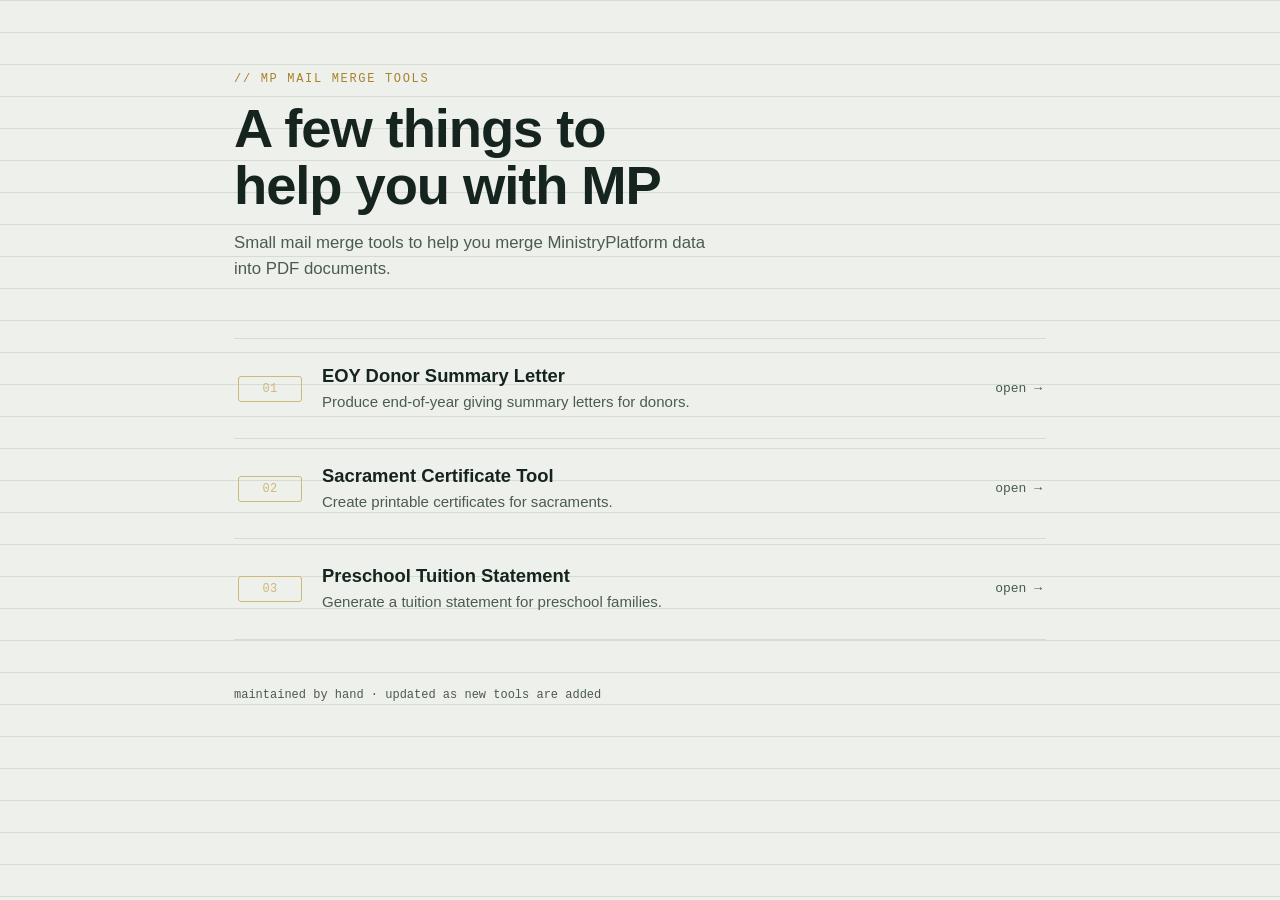
==== commit 0e2dd68d: "Change title and header content for MP Tools" ====
--- a/index.html
+++ b/index.html
@@ -3,7 +3,7 @@
 <head>
 <meta charset="UTF-8">
 <meta name="viewport" content="width=device-width, initial-scale=1.0">
-<title>Toolshed</title>
+<title>MP Tools</title>
 <style>
   :root {
     --paper: #eef0ec;
@@ -151,9 +151,9 @@
 <body>
   <div class="wrap">
     <header>
-      <p class="eyebrow">// personal toolshed</p>
-      <h1>A few things<br>I built.</h1>
-      <p class="lede">Small tools, each one solving a specific problem. Pick one up, use it, put it back.</p>
+      <p class="eyebrow">// mp mail merge tools</p>
+      <h1>A few things to<br>help you with MP</h1>
+      <p class="lede">Small mail merge tools to help you merge MinistryPlatform data into PDF documents.</p>
     </header>
 
     <div class="shelf" id="shelf"></div>
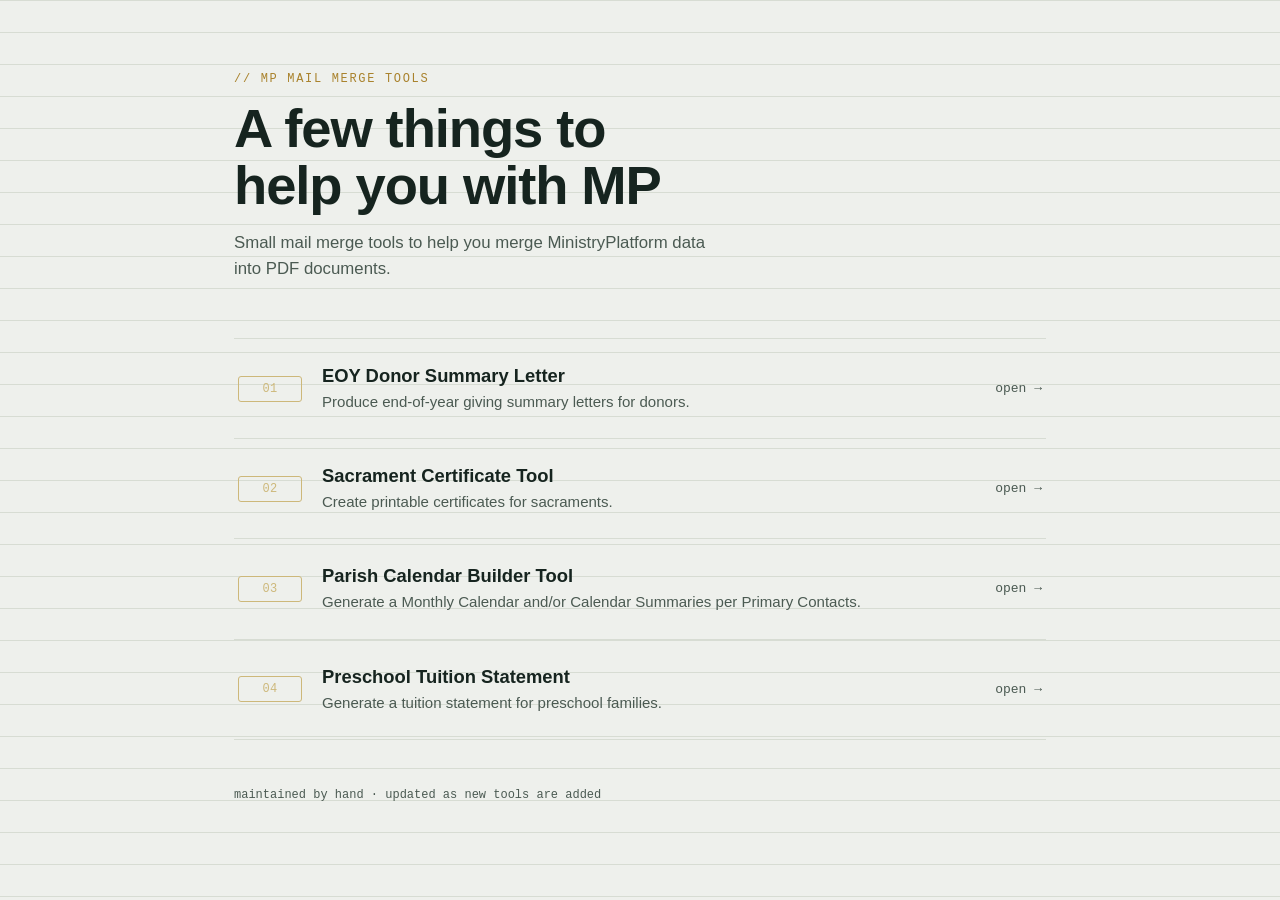
==== commit 02e6234e: "Add Parish Calendar Builder Tool to index.html" ====
--- a/index.html
+++ b/index.html
@@ -181,6 +181,11 @@
       desc: "Create printable certificates for sacraments."
     },
     {
+      file: "parish-calendar-builder.html",
+      name: "Parish Calendar Builder Tool",
+      desc: "Generate a Monthly Calendar and/or Calendar Summaries per Primary Contacts."
+    },
+    {
       file: "Preschool_Tuition_Statement.html",
       name: "Preschool Tuition Statement",
       desc: "Generate a tuition statement for preschool families."
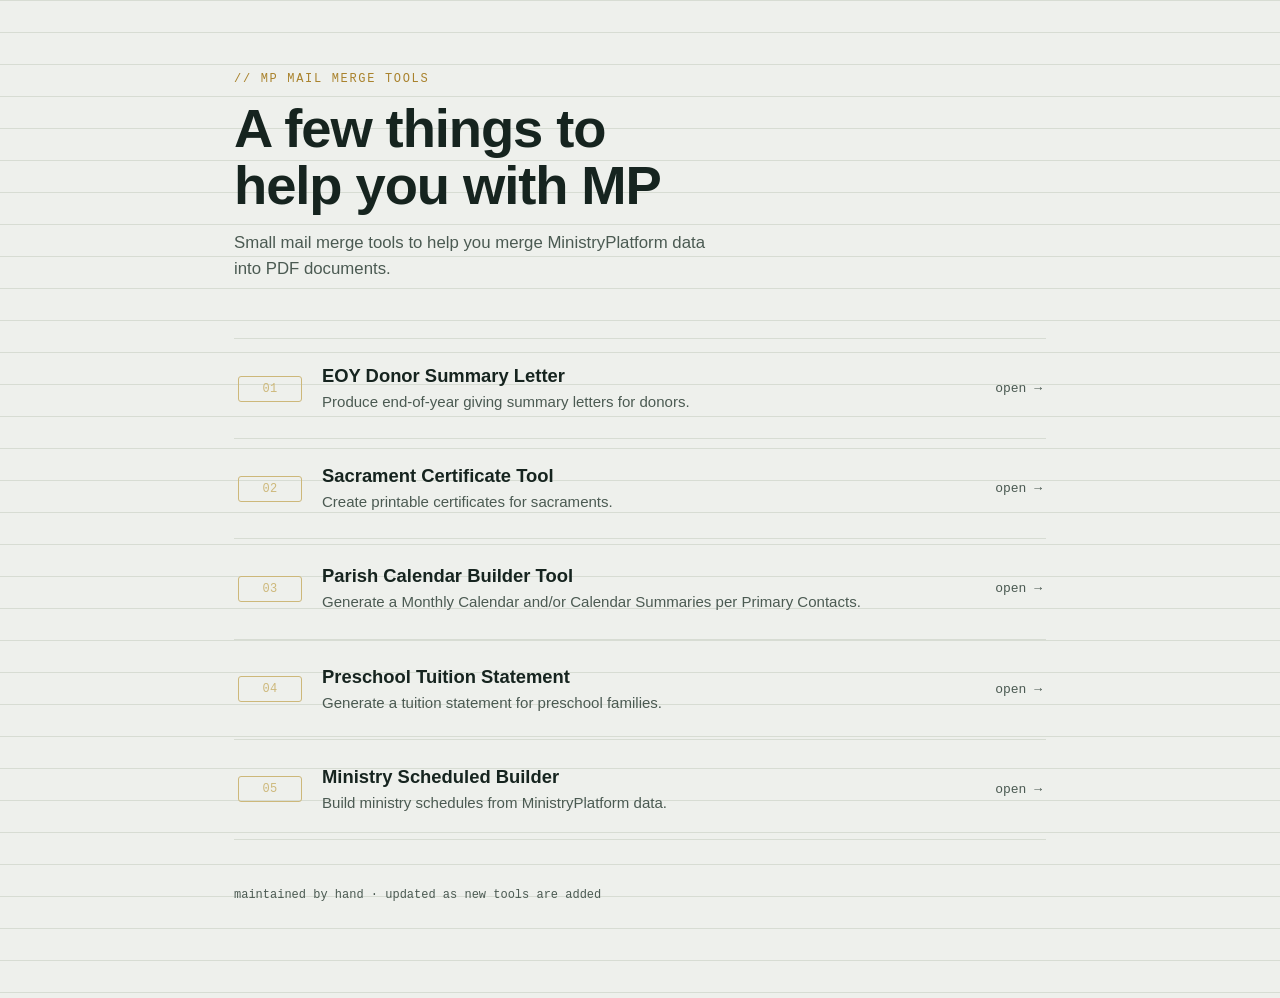
==== commit fe9b7959: "Add Ministry Scheduled Builder to index.html" ====
--- a/index.html
+++ b/index.html
@@ -189,6 +189,11 @@
       file: "Preschool_Tuition_Statement.html",
       name: "Preschool Tuition Statement",
       desc: "Generate a tuition statement for preschool families."
+    },
+    {
+      file: "Ministry-scheduled-builder.html",
+      name: "Ministry Scheduled Builder",
+      desc: "Build ministry schedules from MinistryPlatform data."
     }
   ];
 
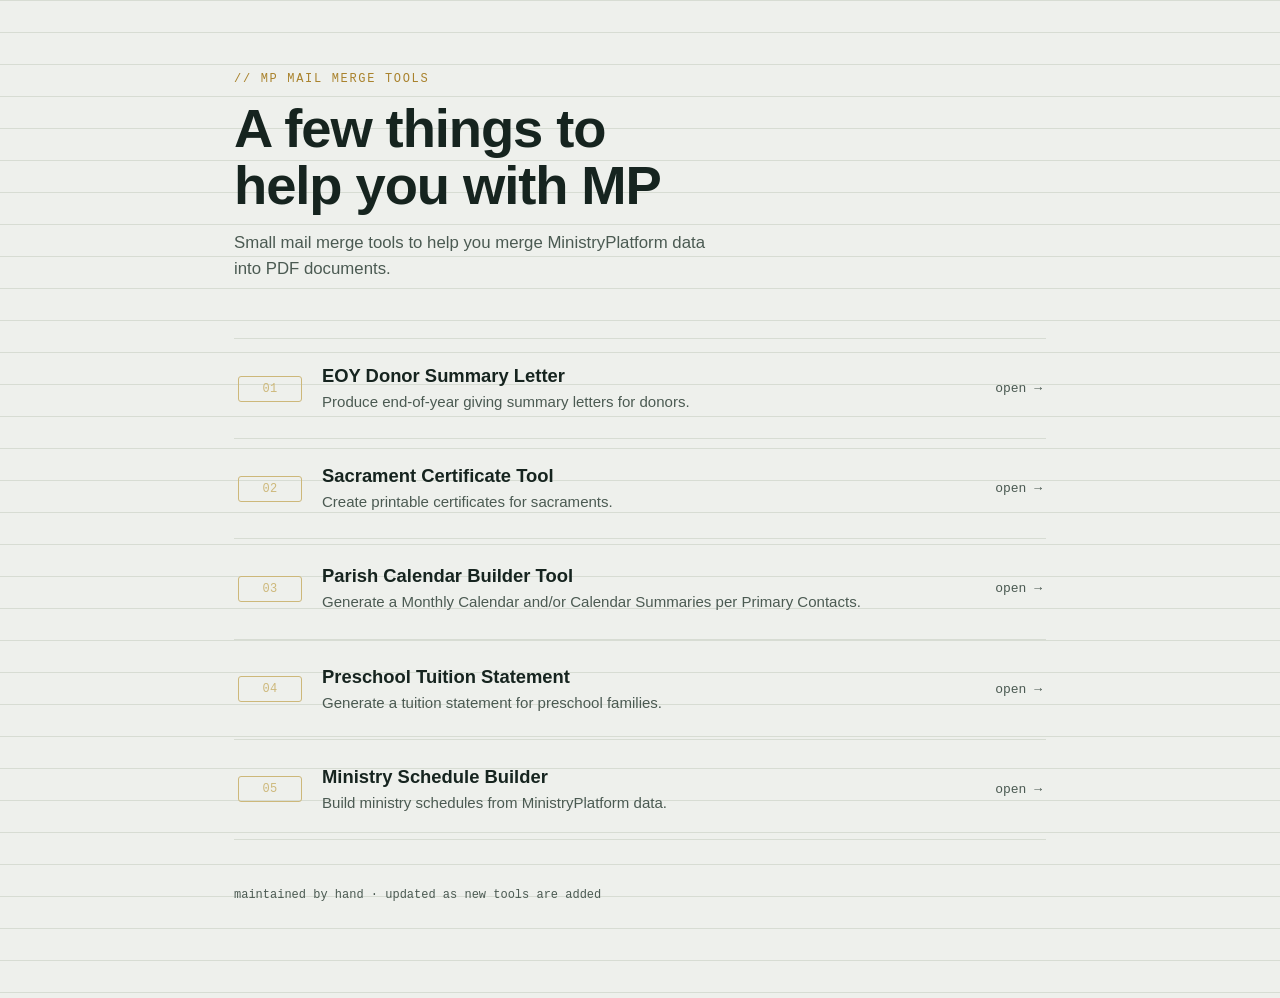
==== commit 2a8d3504: "Fix filename typo in Ministry Schedule Builder" ====
--- a/index.html
+++ b/index.html
@@ -191,8 +191,8 @@
       desc: "Generate a tuition statement for preschool families."
     },
     {
-      file: "Ministry-scheduled-builder.html",
-      name: "Ministry Scheduled Builder",
+      file: "Ministry-schedule-builder.html",
+      name: "Ministry Schedule Builder",
       desc: "Build ministry schedules from MinistryPlatform data."
     }
   ];
